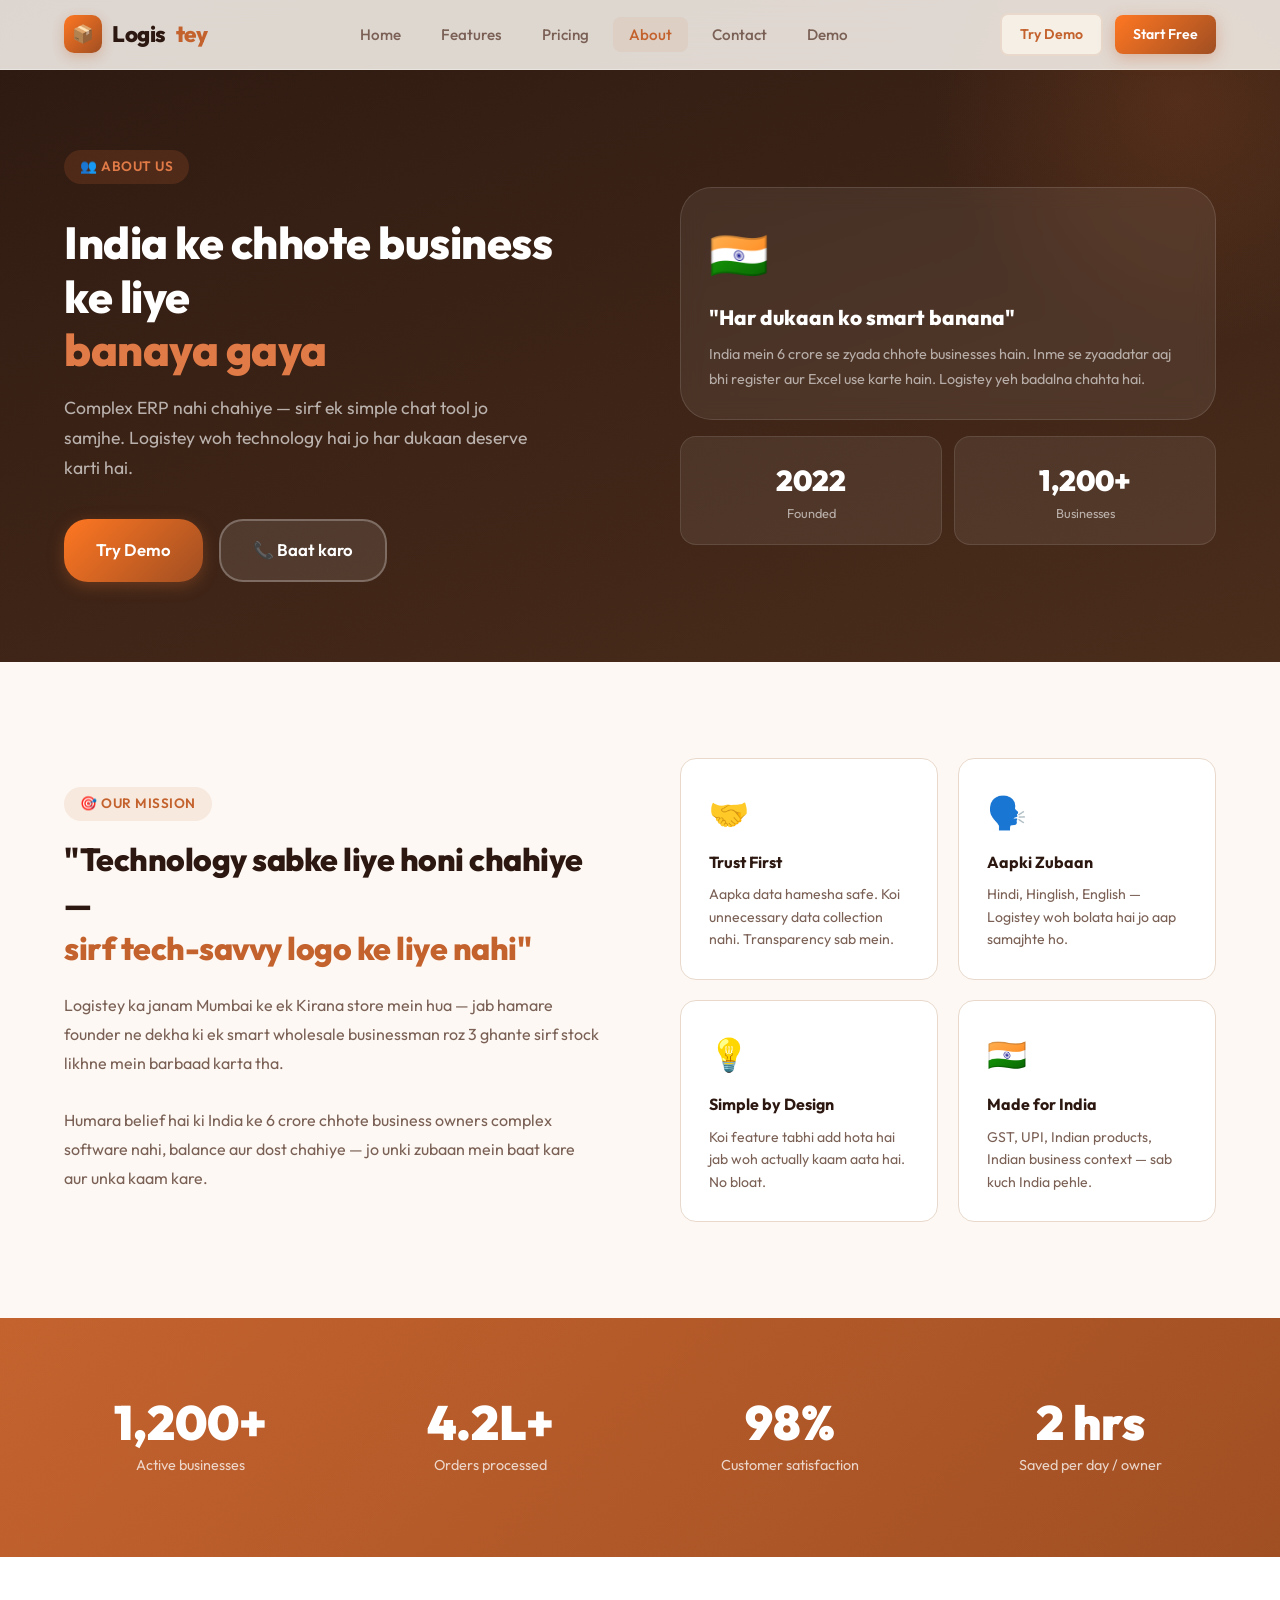
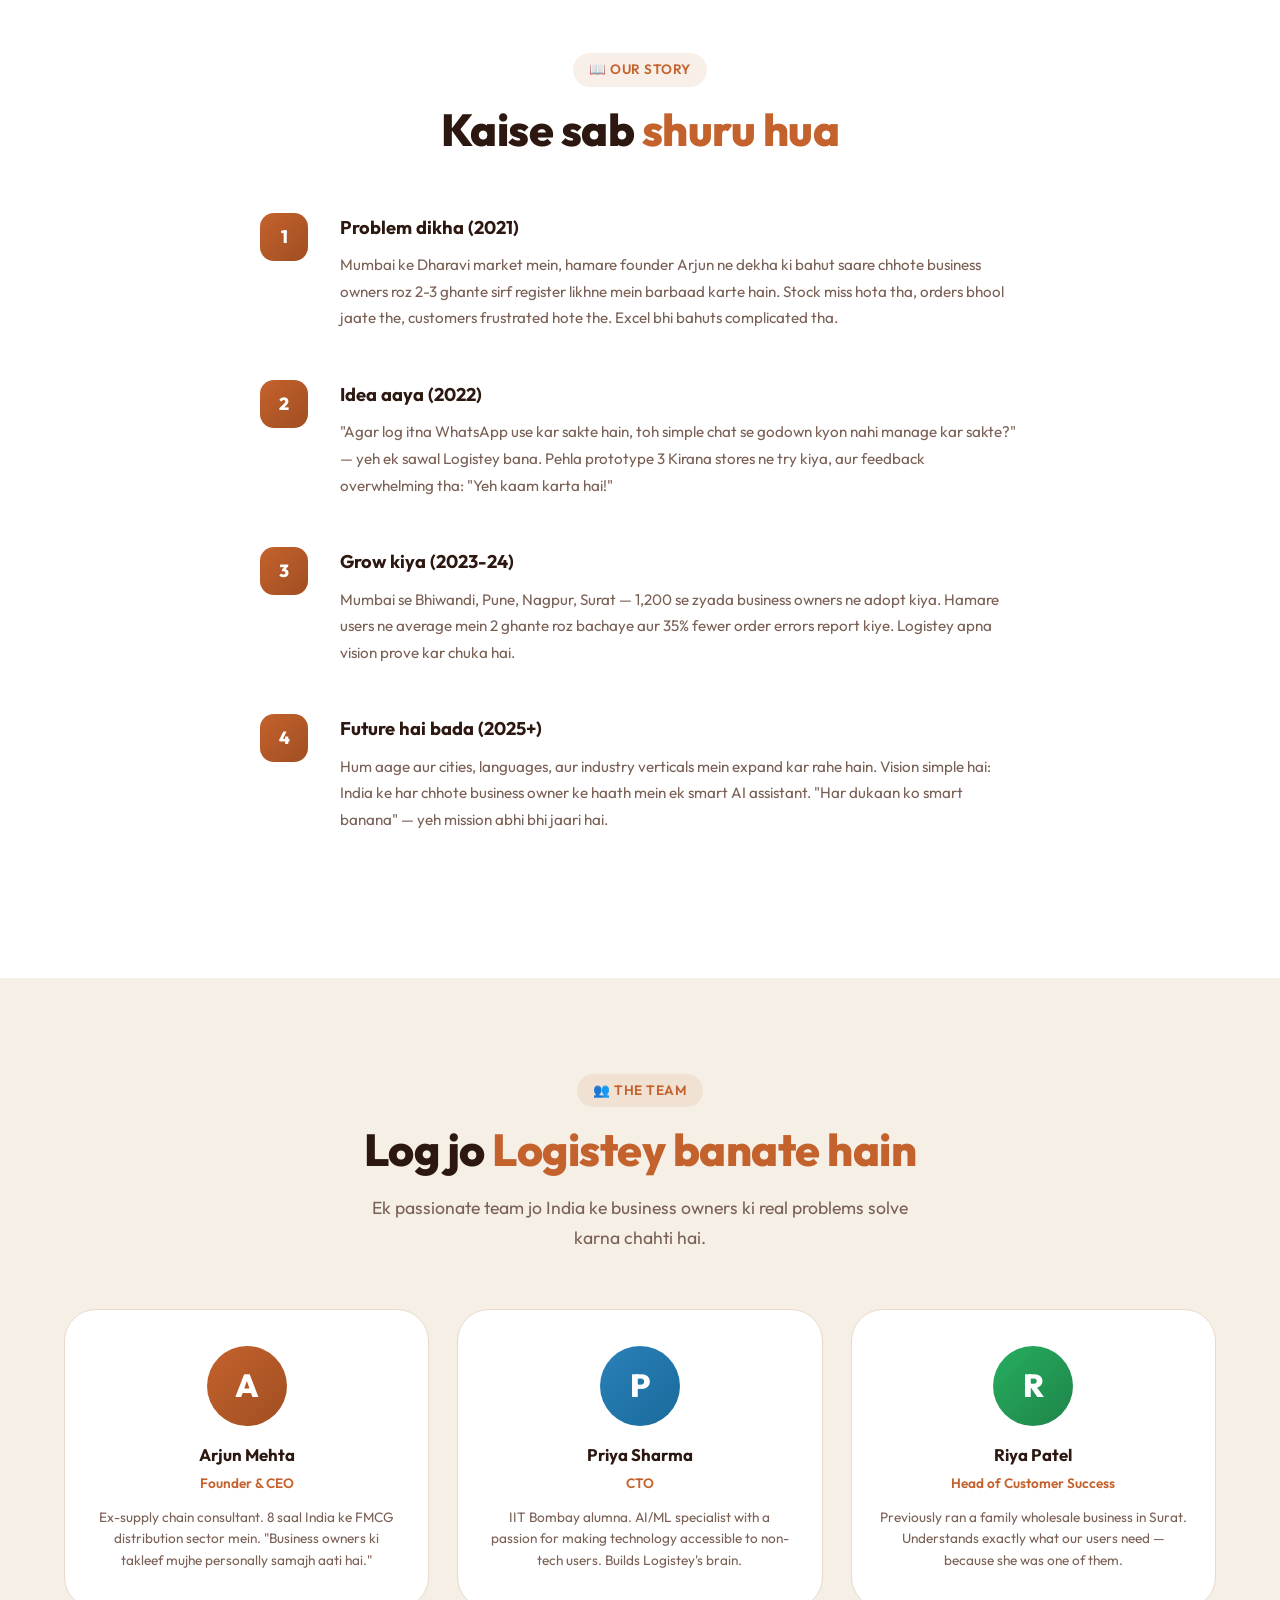
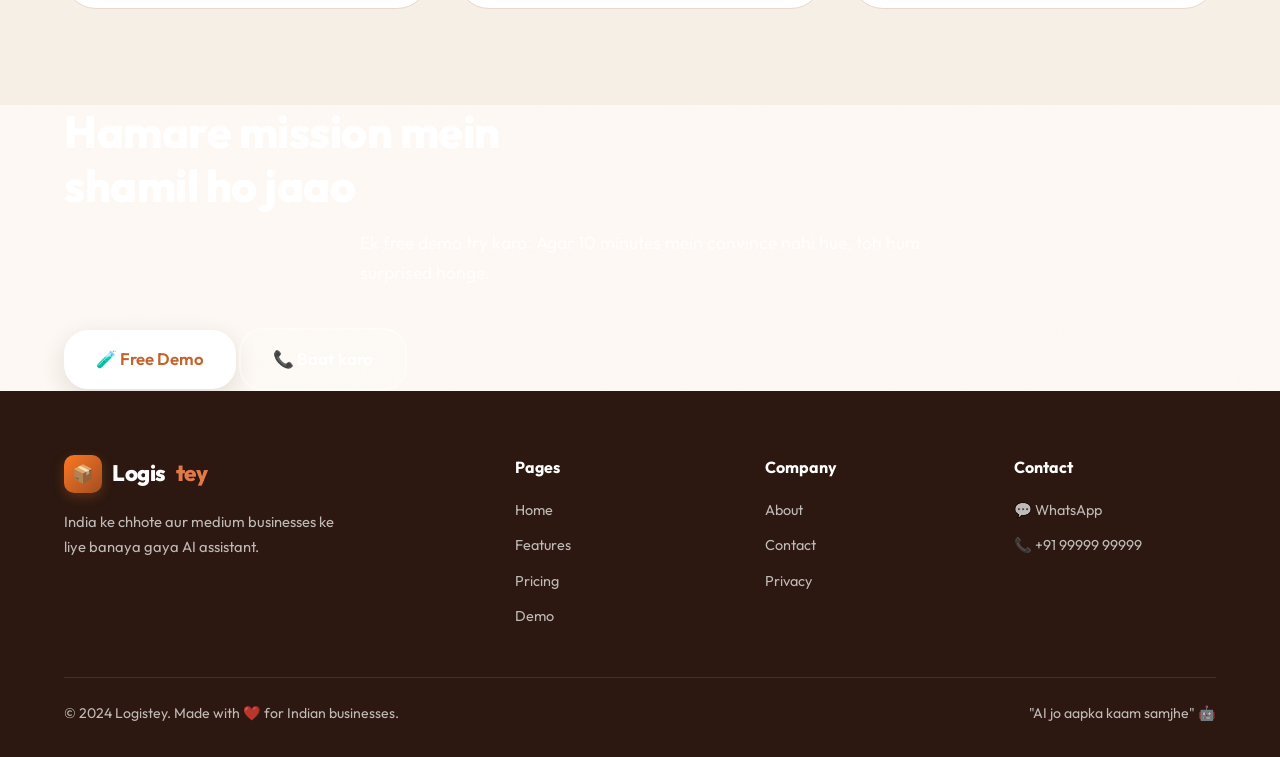
==== about.html @ 91858975 "Initial commit: Logistey warehouse automation system" ====
<!DOCTYPE html>
<html lang="en">
<head>
  <meta charset="UTF-8" />
  <meta name="viewport" content="width=device-width, initial-scale=1.0" />
  <title>About — Logistey | India ke chhote business ke liye banaya gaya</title>
  <meta name="description" content="Logistey ki story — India ke chhote business ke liye ek simple, affordable aur powerful AI tool jo language barriers ko tod ke technology sabke paas laata hai." />
  <link rel="stylesheet" href="style.css" />
  <style>
    .page-hero {
      background: linear-gradient(160deg, var(--dark) 0%, var(--dark-mid) 100%);
      padding: calc(var(--nav-height) + 80px) 0 80px;
      color: white;
      position: relative;
      overflow: hidden;
    }
    .page-hero::before {
      content:'';position:absolute;top:-150px;right:-150px;width:500px;height:500px;
      background:radial-gradient(circle,rgba(196,98,45,0.18) 0%,transparent 70%);
    }
    .page-hero-inner {
      display: grid;
      grid-template-columns: 1fr 1fr;
      gap: 80px;
      align-items: center;
    }
    .page-hero .section-title { color:white; }
    .page-hero .section-subtitle { color:rgba(255,255,255,0.65); }

    /* Mission */
    .mission-section {
      background: var(--cream);
      padding: 96px 0;
    }

    .mission-inner {
      display: grid;
      grid-template-columns: 1fr 1fr;
      gap: 80px;
      align-items: center;
    }

    .big-quote {
      font-size: clamp(1.5rem, 3vw, 2rem);
      font-weight: 800;
      color: var(--dark);
      line-height: 1.4;
      letter-spacing: -0.5px;
    }

    .big-quote span { color: var(--primary); }

    .mission-text {
      font-size: 1rem;
      color: var(--text-muted);
      line-height: 1.8;
      margin-top: 20px;
    }

    .values-grid {
      display: grid;
      grid-template-columns: 1fr 1fr;
      gap: 20px;
    }

    .value-card {
      background: white;
      border-radius: var(--radius-md);
      padding: 28px;
      border: 1px solid var(--border);
      transition: var(--transition);
    }

    .value-card:hover { transform: translateY(-3px); box-shadow: var(--shadow-md); }
    .value-icon { font-size: 2rem; margin-bottom: 12px; }
    .value-card h3 { font-size: 1rem; font-weight: 700; color: var(--dark); margin-bottom: 8px; }
    .value-card p  { font-size: 0.88rem; color: var(--text-muted); line-height: 1.6; }

    /* Story */
    .story-section { background: white; padding: 96px 0; }
    .story-content { max-width: 760px; margin: 0 auto; }

    .story-block {
      display: flex;
      gap: 32px;
      margin-bottom: 48px;
    }

    .story-num {
      width: 48px; height: 48px;
      background: linear-gradient(135deg, var(--primary), var(--primary-dark));
      border-radius: 14px;
      display: flex;
      align-items: center;
      justify-content: center;
      color: white;
      font-weight: 800;
      font-size: 1.1rem;
      flex-shrink: 0;
    }

    .story-block h3 {
      font-size: 1.15rem;
      font-weight: 700;
      color: var(--dark);
      margin-bottom: 10px;
    }

    .story-block p {
      font-size: 0.95rem;
      color: var(--text-muted);
      line-height: 1.75;
    }

    /* Team */
    .team-section { background: var(--secondary); padding: 96px 0; }

    .team-grid {
      display: grid;
      grid-template-columns: repeat(3, 1fr);
      gap: 28px;
      margin-top: 56px;
    }

    .team-card {
      background: white;
      border-radius: var(--radius-xl);
      padding: 36px 28px;
      text-align: center;
      border: 1px solid var(--border);
      transition: var(--transition);
    }

    .team-card:hover { transform: translateY(-4px); box-shadow: var(--shadow-md); }

    .team-avatar {
      width: 80px; height: 80px;
      border-radius: 50%;
      display: flex;
      align-items: center;
      justify-content: center;
      font-size: 2rem;
      font-weight: 800;
      margin: 0 auto 16px;
      color: white;
    }

    .team-card h3 { font-size: 1.05rem; font-weight: 700; color: var(--dark); margin-bottom: 4px; }
    .team-card .role { font-size: 0.85rem; color: var(--primary); font-weight: 600; margin-bottom: 12px; }
    .team-card p { font-size: 0.85rem; color: var(--text-muted); line-height: 1.6; }

    /* Impact numbers */
    .impact-section {
      background: linear-gradient(135deg, var(--primary) 0%, var(--primary-dark) 100%);
      padding: 80px 0;
      text-align: center;
      color: white;
    }

    .impact-grid {
      display: grid;
      grid-template-columns: repeat(4, 1fr);
      gap: 48px;
    }

    .impact-item .num {
      font-size: 3rem;
      font-weight: 900;
      color: white;
      line-height: 1;
      margin-bottom: 8px;
    }

    .impact-item .label {
      font-size: 0.9rem;
      color: rgba(255,255,255,0.75);
    }

    @media (max-width: 1024px) {
      .page-hero-inner, .mission-inner { grid-template-columns: 1fr; gap: 40px; }
      .impact-grid { grid-template-columns: repeat(2, 1fr); }
    }

    @media (max-width: 768px) {
      .values-grid { grid-template-columns: 1fr; }
      .team-grid { grid-template-columns: 1fr; }
      .story-block { flex-direction: column; gap: 16px; }
    }
  </style>
</head>
<body>

<nav class="navbar" id="navbar">
  <div class="nav-inner">
    <a href="index.html" class="nav-logo"><div class="logo-icon">📦</div>Logis<span>tey</span></a>
    <ul class="nav-links">
      <li><a href="index.html">Home</a></li><li><a href="features.html">Features</a></li>
      <li><a href="pricing.html">Pricing</a></li><li><a href="about.html" class="active">About</a></li>
      <li><a href="contact.html">Contact</a></li><li><a href="demo.html">Demo</a></li>
    </ul>
    <div class="nav-cta">
      <a href="demo.html" class="btn btn-secondary btn-sm">Try Demo</a>
      <a href="pricing.html" class="btn btn-primary btn-sm">Start Free</a>
    </div>
    <button class="hamburger" id="hamburger"><span></span><span></span><span></span></button>
  </div>
</nav>
<div class="mobile-menu" id="mobileMenu">
  <a href="index.html">Home</a><a href="features.html">Features</a><a href="pricing.html">Pricing</a>
  <a href="about.html">About</a><a href="contact.html">Contact</a><a href="demo.html">🧪 Try Demo</a>
</div>

<!-- HERO -->
<section class="page-hero grain-bg">
  <div class="container" style="position:relative;z-index:1">
    <div class="page-hero-inner">
      <div>
        <span class="section-label fade-up" style="background:rgba(196,98,45,0.2);color:var(--primary-light)">👥 About Us</span>
        <h1 class="section-title fade-up delay-1" style="color:white;margin-top:16px">India ke chhote business ke liye<br /><span style="color:var(--primary-light)">banaya gaya</span></h1>
        <p class="section-subtitle fade-up delay-2" style="max-width:480px">Complex ERP nahi chahiye — sirf ek simple chat tool jo samjhe. Logistey woh technology hai jo har dukaan deserve karti hai.</p>
        <div style="margin-top:36px;display:flex;gap:16px;flex-wrap:wrap" class="fade-up delay-3">
          <a href="demo.html" class="btn btn-primary btn-lg">Try Demo</a>
          <a href="contact.html" class="btn btn-lg" style="background:rgba(255,255,255,0.1);color:white;border:2px solid rgba(255,255,255,0.25)">📞 Baat karo</a>
        </div>
      </div>

      <div class="fade-up delay-2" style="display:flex;flex-direction:column;gap:16px">
        <div style="background:rgba(255,255,255,0.07);border:1px solid rgba(255,255,255,0.12);border-radius:var(--radius-xl);padding:28px;backdrop-filter:blur(10px)">
          <div style="font-size:3rem;margin-bottom:8px">🇮🇳</div>
          <div style="color:white;font-size:1.3rem;font-weight:800;margin-bottom:8px">"Har dukaan ko smart banana"</div>
          <div style="color:rgba(255,255,255,0.6);font-size:0.9rem;line-height:1.7">India mein 6 crore se zyada chhote businesses hain. Inme se zyaadatar aaj bhi register aur Excel use karte hain. Logistey yeh badalna chahta hai.</div>
        </div>

        <div style="display:grid;grid-template-columns:1fr 1fr;gap:12px">
          <div style="background:rgba(255,255,255,0.07);border:1px solid rgba(255,255,255,0.1);border-radius:var(--radius-md);padding:20px;text-align:center">
            <div style="font-size:1.8rem;font-weight:900;color:white">2022</div>
            <div style="font-size:0.8rem;color:rgba(255,255,255,0.6)">Founded</div>
          </div>
          <div style="background:rgba(255,255,255,0.07);border:1px solid rgba(255,255,255,0.1);border-radius:var(--radius-md);padding:20px;text-align:center">
            <div style="font-size:1.8rem;font-weight:900;color:white">1,200+</div>
            <div style="font-size:0.8rem;color:rgba(255,255,255,0.6)">Businesses</div>
          </div>
        </div>
      </div>
    </div>
  </div>
</section>

<!-- MISSION -->
<section class="mission-section">
  <div class="container">
    <div class="mission-inner">
      <div class="fade-up">
        <span class="section-label">🎯 Our Mission</span>
        <div class="big-quote">
          "Technology sabke liye honi chahiye —<br /><span>sirf tech-savvy logo ke liye nahi"</span>
        </div>
        <p class="mission-text">
          Logistey ka janam Mumbai ke ek Kirana store mein hua — jab hamare founder ne dekha ki ek smart wholesale businessman roz 3 ghante sirf stock likhne mein barbaad karta tha.
          <br /><br />
          Humara belief hai ki India ke 6 crore chhote business owners complex software nahi, balance aur dost chahiye — jo unki zubaan mein baat kare aur unka kaam kare.
        </p>
      </div>

      <div class="values-grid fade-up delay-2">
        <div class="value-card">
          <div class="value-icon">🤝</div>
          <h3>Trust First</h3>
          <p>Aapka data hamesha safe. Koi unnecessary data collection nahi. Transparency sab mein.</p>
        </div>
        <div class="value-card">
          <div class="value-icon">🗣️</div>
          <h3>Aapki Zubaan</h3>
          <p>Hindi, Hinglish, English — Logistey woh bolata hai jo aap samajhte ho.</p>
        </div>
        <div class="value-card">
          <div class="value-icon">💡</div>
          <h3>Simple by Design</h3>
          <p>Koi feature tabhi add hota hai jab woh actually kaam aata hai. No bloat.</p>
        </div>
        <div class="value-card">
          <div class="value-icon">🇮🇳</div>
          <h3>Made for India</h3>
          <p>GST, UPI, Indian products, Indian business context — sab kuch India pehle.</p>
        </div>
      </div>
    </div>
  </div>
</section>

<!-- IMPACT NUMBERS -->
<section class="impact-section grain-bg">
  <div class="container" style="position:relative;z-index:1">
    <div class="impact-grid">
      <div class="impact-item fade-up">
        <div class="num">1,200+</div>
        <div class="label">Active businesses</div>
      </div>
      <div class="impact-item fade-up delay-1">
        <div class="num">4.2L+</div>
        <div class="label">Orders processed</div>
      </div>
      <div class="impact-item fade-up delay-2">
        <div class="num">98%</div>
        <div class="label">Customer satisfaction</div>
      </div>
      <div class="impact-item fade-up delay-3">
        <div class="num">2 hrs</div>
        <div class="label">Saved per day / owner</div>
      </div>
    </div>
  </div>
</section>

<!-- STORY -->
<section class="story-section">
  <div class="container">
    <div class="text-center" style="margin-bottom:56px">
      <span class="section-label fade-up">📖 Our Story</span>
      <h2 class="section-title fade-up delay-1">Kaise sab <span class="highlight">shuru hua</span></h2>
    </div>

    <div class="story-content">
      <div class="story-block fade-up">
        <div class="story-num">1</div>
        <div>
          <h3>Problem dikha (2021)</h3>
          <p>Mumbai ke Dharavi market mein, hamare founder Arjun ne dekha ki bahut saare chhote business owners roz 2-3 ghante sirf register likhne mein barbaad karte hain. Stock miss hota tha, orders bhool jaate the, customers frustrated hote the. Excel bhi bahuts complicated tha.</p>
        </div>
      </div>

      <div class="story-block fade-up delay-1">
        <div class="story-num">2</div>
        <div>
          <h3>Idea aaya (2022)</h3>
          <p>"Agar log itna WhatsApp use kar sakte hain, toh simple chat se godown kyon nahi manage kar sakte?" — yeh ek sawal Logistey bana. Pehla prototype 3 Kirana stores ne try kiya, aur feedback overwhelming tha: "Yeh kaam karta hai!"</p>
        </div>
      </div>

      <div class="story-block fade-up delay-2">
        <div class="story-num">3</div>
        <div>
          <h3>Grow kiya (2023-24)</h3>
          <p>Mumbai se Bhiwandi, Pune, Nagpur, Surat — 1,200 se zyada business owners ne adopt kiya. Hamare users ne average mein 2 ghante roz bachaye aur 35% fewer order errors report kiye. Logistey apna vision prove kar chuka hai.</p>
        </div>
      </div>

      <div class="story-block fade-up delay-3">
        <div class="story-num">4</div>
        <div>
          <h3>Future hai bada (2025+)</h3>
          <p>Hum aage aur cities, languages, aur industry verticals mein expand kar rahe hain. Vision simple hai: India ke har chhote business owner ke haath mein ek smart AI assistant. "Har dukaan ko smart banana" — yeh mission abhi bhi jaari hai.</p>
        </div>
      </div>
    </div>
  </div>
</section>

<!-- TEAM -->
<section class="team-section">
  <div class="container">
    <div class="text-center">
      <span class="section-label fade-up">👥 The Team</span>
      <h2 class="section-title fade-up delay-1">Log jo <span class="highlight">Logistey banate hain</span></h2>
      <p class="section-subtitle fade-up delay-2">Ek passionate team jo India ke business owners ki real problems solve karna chahti hai.</p>
    </div>

    <div class="team-grid">
      <div class="team-card fade-up">
        <div class="team-avatar" style="background:linear-gradient(135deg,var(--primary),var(--primary-dark))">A</div>
        <h3>Arjun Mehta</h3>
        <div class="role">Founder & CEO</div>
        <p>Ex-supply chain consultant. 8 saal India ke FMCG distribution sector mein. "Business owners ki takleef mujhe personally samajh aati hai."</p>
      </div>
      <div class="team-card fade-up delay-1">
        <div class="team-avatar" style="background:linear-gradient(135deg,#2980B9,#1A6B9A)">P</div>
        <h3>Priya Sharma</h3>
        <div class="role">CTO</div>
        <p>IIT Bombay alumna. AI/ML specialist with a passion for making technology accessible to non-tech users. Builds Logistey's brain.</p>
      </div>
      <div class="team-card fade-up delay-2">
        <div class="team-avatar" style="background:linear-gradient(135deg,#27AE60,#1E8449)">R</div>
        <h3>Riya Patel</h3>
        <div class="role">Head of Customer Success</div>
        <p>Previously ran a family wholesale business in Surat. Understands exactly what our users need — because she was one of them.</p>
      </div>
    </div>
  </div>
</section>

<!-- CTA -->
<section class="cta-section grain-bg">
  <div class="container" style="position:relative;z-index:1">
    <h2 class="section-title fade-up" style="color:white">Hamare mission mein<br />shamil ho jaao</h2>
    <p class="section-subtitle fade-up delay-1" style="color:rgba(255,255,255,0.8);margin:0 auto 40px">Ek free demo try karo. Agar 10 minutes mein convince nahi hue, toh hum surprised honge.</p>
    <div class="cta-buttons fade-up delay-2">
      <a href="demo.html" class="btn btn-white btn-lg">🧪 Free Demo</a>
      <a href="contact.html" class="btn btn-lg" style="background:rgba(255,255,255,0.15);color:white;border:2px solid rgba(255,255,255,0.35)">📞 Baat karo</a>
    </div>
  </div>
</section>

<footer>
  <div class="container">
    <div class="footer-grid">
      <div class="footer-brand">
        <div class="nav-logo"><div class="logo-icon">📦</div>Logis<span style="color:var(--primary-light)">tey</span></div>
        <p>India ke chhote aur medium businesses ke liye banaya gaya AI assistant.</p>
      </div>
      <div class="footer-col"><h4>Pages</h4><ul><li><a href="index.html">Home</a></li><li><a href="features.html">Features</a></li><li><a href="pricing.html">Pricing</a></li><li><a href="demo.html">Demo</a></li></ul></div>
      <div class="footer-col"><h4>Company</h4><ul><li><a href="about.html">About</a></li><li><a href="contact.html">Contact</a></li><li><a href="#">Privacy</a></li></ul></div>
      <div class="footer-col"><h4>Contact</h4><ul><li><a href="https://wa.me/919999999999">💬 WhatsApp</a></li><li><a href="tel:+919999999999">📞 +91 99999 99999</a></li></ul></div>
    </div>
    <div class="footer-bottom">
      <span>© 2024 Logistey. Made with ❤️ for Indian businesses.</span>
      <span>"AI jo aapka kaam samjhe" 🤖</span>
    </div>
  </div>
</footer>

<script>
  const navbar = document.getElementById('navbar');
  window.addEventListener('scroll', () => navbar.classList.toggle('scrolled', window.scrollY > 20));
  document.getElementById('hamburger').addEventListener('click', () => document.getElementById('mobileMenu').classList.toggle('open'));
  const observer = new IntersectionObserver(entries => entries.forEach(e => { if(e.isIntersecting) e.target.classList.add('visible'); }), { threshold: 0.12 });
  document.querySelectorAll('.fade-up').forEach(el => observer.observe(el));
</script>
</body>
</html>
---- style.css ----
/* =============================================
   Logistey — Global Design System v2.0
   Glassmorphism + Organic Flow + Hinglish UI
   ============================================= */

@import url('https://fonts.googleapis.com/css2?family=Outfit:wght@300;400;500;600;700;800;900&family=Noto+Sans+Devanagari:wght@400;500;600;700;800&display=swap');

/* --- CSS Variables --- */
:root {
  /* Brand Colors */
  --primary:        #C4622D;
  --primary-dark:   #A04E22;
  --primary-light:  #E07A47;
  --saffron:        #FF7722;
  --saffron-deep:   #E05A00;
  --sunset:         #FF6B35;

  /* Neutrals */
  --secondary:      #F5EFE6;
  --dark:           #2C1810;
  --dark-mid:       #4A2C1A;
  --brown-soft:     #7A4030;
  --cream:          #FDF8F3;
  --cream-dark:     #EDE3D5;
  --white:          #FFFFFF;

  /* Text */
  --text-main:      #2C1810;
  --text-muted:     #7A6055;
  --text-light:     #B09080;

  /* Semantic */
  --success:        #2ECC71;
  --warning:        #F39C12;
  --danger:         #E74C3C;
  --info:           #3498DB;
  --border:         #E8D9CC;

  /* Shadows */
  --shadow-sm:      0 2px 8px rgba(44,24,16,0.08);
  --shadow-md:      0 8px 24px rgba(44,24,16,0.12);
  --shadow-lg:      0 20px 60px rgba(44,24,16,0.18);
  --shadow-glow:    0 0 40px rgba(196,98,45,0.25);
  --shadow-float:   0 8px 32px rgba(196,98,45,0.18), 0 2px 8px rgba(44,24,16,0.08);
  --shadow-glass:   0 8px 32px rgba(196,98,45,0.12), 0 1px 0 rgba(255,255,255,0.6) inset;

  /* Radius */
  --radius-sm:      8px;
  --radius-md:      16px;
  --radius-lg:      24px;
  --radius-xl:      32px;
  --radius-fluid:   50px;
  --radius-pill:    100px;

  /* Glass */
  --glass:          rgba(255, 255, 255, 0.72);
  --glass-strong:   rgba(255, 255, 255, 0.88);
  --glass-dark:     rgba(44, 24, 16, 0.60);
  --glass-border:   rgba(255, 255, 255, 0.35);

  /* Layout */
  --nav-height:     70px;
  --transition:     0.3s cubic-bezier(0.4, 0, 0.2, 1);
  --transition-spring: 0.5s cubic-bezier(0.175, 0.885, 0.32, 1.275);
}

/* --- Reset & Base --- */
*, *::before, *::after {
  margin: 0;
  padding: 0;
  box-sizing: border-box;
}

html { scroll-behavior: smooth; }

body {
  font-family: 'Outfit', sans-serif;
  background: var(--cream);
  color: var(--text-main);
  line-height: 1.6;
  overflow-x: hidden;
}

img { max-width: 100%; display: block; }
a  { text-decoration: none; color: inherit; }

/* --- Hindi / Devanagari Text --- */
.hindi-text {
  font-family: 'Noto Sans Devanagari', 'Outfit', sans-serif;
  font-weight: 600;
}

.hinglish-label {
  font-family: 'Noto Sans Devanagari', 'Outfit', sans-serif;
  font-size: 0.75rem;
  font-weight: 500;
  color: var(--text-muted);
  display: block;
  margin-bottom: 2px;
}

/* --- Glassmorphism Cards --- */
.card-glass {
  background: var(--glass);
  backdrop-filter: blur(20px);
  -webkit-backdrop-filter: blur(20px);
  border-radius: var(--radius-fluid);
  border: 1px solid var(--glass-border);
  box-shadow: var(--shadow-glass);
  padding: 40px;
  transition: all var(--transition-spring);
}

.card-glass:hover {
  transform: scale(1.02) translateY(-10px);
  box-shadow: 0 30px 60px rgba(196, 98, 45, 0.2), 0 1px 0 rgba(255,255,255,0.7) inset;
}

.card-modern {
  background: var(--glass);
  backdrop-filter: blur(15px);
  -webkit-backdrop-filter: blur(15px);
  border-radius: var(--radius-fluid);
  border: 1px solid rgba(255, 255, 255, 0.3);
  padding: 40px;
  transition: all var(--transition-spring);
}

.card-modern:hover {
  transform: scale(1.02) translateY(-10px);
  box-shadow: 0 30px 60px rgba(196, 98, 45, 0.2);
}

.card-float {
  background: white;
  border-radius: var(--radius-xl);
  padding: 32px;
  box-shadow: var(--shadow-float);
  border: 1px solid var(--border);
  transition: all var(--transition-spring);
}

.card-float:hover {
  transform: translateY(-12px);
  box-shadow: 0 24px 64px rgba(44,24,16,0.15), 0 8px 28px rgba(196,98,45,0.12);
}

/* --- Navbar --- */
.navbar {
  position: fixed;
  top: 0; left: 0; right: 0;
  height: var(--nav-height);
  background: rgba(253,248,243,0.85);
  backdrop-filter: blur(24px);
  -webkit-backdrop-filter: blur(24px);
  border-bottom: 1px solid var(--glass-border);
  z-index: 1000;
  display: flex;
  align-items: center;
  transition: var(--transition);
}

.navbar.scrolled {
  box-shadow: var(--shadow-md);
  background: rgba(253,248,243,0.95);
}

.nav-inner {
  max-width: 1200px;
  width: 100%;
  margin: 0 auto;
  padding: 0 24px;
  display: flex;
  align-items: center;
  justify-content: space-between;
}

.nav-logo {
  display: flex;
  align-items: center;
  gap: 10px;
  font-weight: 800;
  font-size: 1.4rem;
  color: var(--dark);
  letter-spacing: -0.5px;
}

.nav-logo .logo-icon {
  width: 38px;
  height: 38px;
  background: linear-gradient(135deg, var(--saffron), var(--primary-dark));
  border-radius: 10px;
  display: flex;
  align-items: center;
  justify-content: center;
  color: white;
  font-size: 1.1rem;
  box-shadow: 0 4px 12px rgba(196,98,45,0.3);
}

.nav-logo span { color: var(--primary); }

.nav-links {
  display: flex;
  align-items: center;
  gap: 8px;
  list-style: none;
}

.nav-links a {
  padding: 8px 16px;
  border-radius: var(--radius-sm);
  font-weight: 500;
  font-size: 0.95rem;
  color: var(--text-muted);
  transition: var(--transition);
}

.nav-links a:hover,
.nav-links a.active {
  color: var(--primary);
  background: rgba(196,98,45,0.08);
}

.nav-cta {
  display: flex;
  align-items: center;
  gap: 12px;
}

/* --- Buttons --- */
.btn {
  display: inline-flex;
  align-items: center;
  gap: 8px;
  padding: 12px 24px;
  border-radius: var(--radius-md);
  font-weight: 600;
  font-size: 0.95rem;
  cursor: pointer;
  border: none;
  transition: var(--transition);
  font-family: 'Outfit', sans-serif;
  white-space: nowrap;
  position: relative;
  overflow: hidden;
}

.btn::after {
  content: '';
  position: absolute;
  inset: 0;
  background: rgba(255,255,255,0);
  transition: background 0.2s ease;
}

.btn:hover::after { background: rgba(255,255,255,0.08); }

.btn-primary {
  background: linear-gradient(135deg, var(--saffron) 0%, var(--primary-dark) 100%);
  color: white;
  box-shadow: 0 4px 16px rgba(196,98,45,0.35);
}

.btn-primary:hover {
  transform: translateY(-2px);
  box-shadow: 0 8px 28px rgba(196,98,45,0.5);
}

.btn-secondary {
  background: var(--secondary);
  color: var(--primary);
  border: 2px solid var(--border);
}

.btn-secondary:hover {
  background: var(--cream-dark);
  border-color: var(--primary);
  transform: translateY(-2px);
}

.btn-outline {
  background: transparent;
  color: var(--primary);
  border: 2px solid var(--primary);
}

.btn-outline:hover {
  background: var(--primary);
  color: white;
  transform: translateY(-2px);
}

.btn-white {
  background: white;
  color: var(--primary);
  box-shadow: var(--shadow-md);
}

.btn-white:hover {
  transform: translateY(-2px);
  box-shadow: var(--shadow-lg);
}

.btn-glass {
  background: rgba(255,255,255,0.2);
  color: white;
  border: 1.5px solid rgba(255,255,255,0.35);
  backdrop-filter: blur(8px);
}

.btn-glass:hover {
  background: rgba(255,255,255,0.3);
  transform: translateY(-2px);
}

.btn-lg {
  padding: 16px 32px;
  font-size: 1.05rem;
  border-radius: var(--radius-lg);
}

.btn-sm {
  padding: 8px 18px;
  font-size: 0.88rem;
  border-radius: var(--radius-sm);
}

/* --- Mobile Nav --- */
.hamburger {
  display: none;
  flex-direction: column;
  gap: 5px;
  background: none;
  border: none;
  cursor: pointer;
  padding: 8px;
}

.hamburger span {
  display: block;
  width: 24px;
  height: 2px;
  background: var(--dark);
  border-radius: 2px;
  transition: var(--transition);
}

.mobile-menu {
  display: none;
  position: fixed;
  top: var(--nav-height);
  left: 0; right: 0;
  background: rgba(253,248,243,0.97);
  backdrop-filter: blur(20px);
  border-bottom: 1px solid var(--border);
  padding: 20px 24px;
  z-index: 999;
  flex-direction: column;
  gap: 8px;
  box-shadow: var(--shadow-md);
}

.mobile-menu.open { display: flex; }

.mobile-menu a {
  padding: 12px 16px;
  border-radius: var(--radius-sm);
  font-weight: 500;
  color: var(--text-main);
  display: block;
}

.mobile-menu a:hover { background: var(--secondary); }

/* --- Layout --- */
.container {
  max-width: 1200px;
  margin: 0 auto;
  padding: 0 24px;
}

.section { padding: 96px 0; }
.section-sm { padding: 64px 0; }

.section-label {
  display: inline-flex;
  align-items: center;
  gap: 8px;
  background: rgba(196,98,45,0.1);
  color: var(--primary);
  padding: 6px 16px;
  border-radius: 100px;
  font-size: 0.85rem;
  font-weight: 600;
  letter-spacing: 0.5px;
  text-transform: uppercase;
  margin-bottom: 16px;
}

.section-title {
  font-size: clamp(2rem, 4vw, 2.8rem);
  font-weight: 800;
  color: var(--dark);
  line-height: 1.2;
  margin-bottom: 16px;
  letter-spacing: -0.5px;
}

.section-subtitle {
  font-size: 1.1rem;
  color: var(--text-muted);
  max-width: 560px;
  line-height: 1.7;
}

.text-center { text-align: center; }
.text-center .section-subtitle { margin: 0 auto; }

/* --- Classic Cards --- */
.card {
  background: white;
  border-radius: var(--radius-lg);
  padding: 32px;
  box-shadow: var(--shadow-sm);
  border: 1px solid var(--border);
  transition: var(--transition);
}

.card:hover {
  transform: translateY(-4px);
  box-shadow: var(--shadow-md);
}

/* --- Chat UI --- */
.chat-bubble {
  display: flex;
  gap: 10px;
  margin-bottom: 16px;
  animation: slideIn 0.4s ease;
}

.chat-bubble.user { flex-direction: row-reverse; }

.bubble-avatar {
  width: 36px;
  height: 36px;
  border-radius: 50%;
  display: flex;
  align-items: center;
  justify-content: center;
  font-size: 0.9rem;
  font-weight: 700;
  flex-shrink: 0;
}

.bubble-avatar.bot {
  background: linear-gradient(135deg, var(--saffron), var(--primary-dark));
  color: white;
}

.bubble-avatar.user-av {
  background: var(--secondary);
  color: var(--primary);
}

.bubble-text {
  max-width: 75%;
  padding: 12px 16px;
  border-radius: 18px;
  font-size: 0.92rem;
  line-height: 1.5;
}

.chat-bubble.bot .bubble-text {
  background: white;
  border: 1px solid var(--border);
  border-bottom-left-radius: 4px;
  color: var(--text-main);
}

.chat-bubble.user .bubble-text {
  background: linear-gradient(135deg, var(--saffron), var(--primary-dark));
  color: white;
  border-bottom-right-radius: 4px;
}

/* --- Badge --- */
.badge {
  display: inline-flex;
  align-items: center;
  gap: 6px;
  padding: 4px 12px;
  border-radius: 100px;
  font-size: 0.8rem;
  font-weight: 600;
}

.badge-orange { background: rgba(196,98,45,0.12); color: var(--primary); }
.badge-green  { background: rgba(46,204,113,0.12); color: #1a9450; }
.badge-yellow { background: rgba(243,156,18,0.12); color: #b7770d; }
.badge-red    { background: rgba(231,76,60,0.12);  color: #c0392b; }
.badge-blue   { background: rgba(52,152,219,0.12); color: #2471a3; }
.badge-purple { background: rgba(155,89,182,0.12); color: #7d3c98; }
.badge-glow   { background: rgba(255,119,34,0.18); color: var(--saffron); border: 1px solid rgba(255,119,34,0.3); }

/* --- Grid --- */
.grid-2 { display: grid; grid-template-columns: 1fr 1fr; gap: 32px; }
.grid-3 { display: grid; grid-template-columns: repeat(3, 1fr); gap: 28px; }
.grid-4 { display: grid; grid-template-columns: repeat(4, 1fr); gap: 24px; }

/* --- Footer --- */
footer {
  background: var(--dark);
  color: rgba(255,255,255,0.7);
  padding: 64px 0 32px;
}

.footer-grid {
  display: grid;
  grid-template-columns: 2fr 1fr 1fr 1fr;
  gap: 48px;
  margin-bottom: 48px;
}

.footer-brand .nav-logo {
  color: white;
  margin-bottom: 16px;
}

.footer-brand p {
  font-size: 0.92rem;
  line-height: 1.7;
  max-width: 280px;
}

.footer-col h4 {
  color: white;
  font-weight: 700;
  margin-bottom: 16px;
  font-size: 1rem;
}

.footer-col ul {
  list-style: none;
  display: flex;
  flex-direction: column;
  gap: 10px;
}

.footer-col ul a {
  font-size: 0.9rem;
  transition: var(--transition);
}

.footer-col ul a:hover { color: var(--primary-light); }

.footer-bottom {
  border-top: 1px solid rgba(255,255,255,0.1);
  padding-top: 24px;
  display: flex;
  align-items: center;
  justify-content: space-between;
  font-size: 0.88rem;
}

/* --- Animations --- */
@keyframes slideIn {
  from { opacity: 0; transform: translateY(12px); }
  to   { opacity: 1; transform: translateY(0); }
}

@keyframes float {
  0%, 100% { transform: translateY(0); }
  50%       { transform: translateY(-14px); }
}

@keyframes floatSlow {
  0%, 100% { transform: translateY(0) rotate(0deg); }
  33%       { transform: translateY(-8px) rotate(1deg); }
  66%       { transform: translateY(-14px) rotate(-1deg); }
}

@keyframes pulse {
  0%, 100% { opacity: 1; }
  50%       { opacity: 0.5; }
}

@keyframes pulseSoft {
  0%, 100% { transform: scale(1); opacity: 1; }
  50%       { transform: scale(1.06); opacity: 0.8; }
}

@keyframes fadeUp {
  from { opacity: 0; transform: translateY(30px); }
  to   { opacity: 1; transform: translateY(0); }
}

@keyframes gradientShift {
  0%   { background-position: 0% 50%; }
  50%  { background-position: 100% 50%; }
  100% { background-position: 0% 50%; }
}

@keyframes orbGlow {
  0%, 100% { box-shadow: 0 0 40px rgba(255,119,34,0.4), 0 0 80px rgba(196,98,45,0.2); }
  50%       { box-shadow: 0 0 60px rgba(255,119,34,0.6), 0 0 120px rgba(196,98,45,0.35); }
}

@keyframes lineChart {
  from { stroke-dashoffset: 400; }
  to   { stroke-dashoffset: 0; }
}

@keyframes priceFlicker {
  0%   { opacity:1; }
  10%  { opacity:0.5; }
  15%  { opacity:1; }
  85%  { opacity:1; }
  90%  { opacity:0.6; }
  100% { opacity:1; }
}

@keyframes ripple {
  from { transform: scale(0.8); opacity: 0.8; }
  to   { transform: scale(2.5); opacity: 0; }
}

.animate-float      { animation: floatSlow 5s ease-in-out infinite; }
.animate-pulse-soft { animation: pulseSoft 2.5s ease-in-out infinite; }

.fade-up {
  opacity: 0;
  transform: translateY(30px);
  transition: opacity 0.6s ease, transform 0.6s ease;
}

.fade-up.visible {
  opacity: 1;
  transform: translateY(0);
}

/* Stagger delays */
.delay-1 { transition-delay: 0.1s; }
.delay-2 { transition-delay: 0.2s; }
.delay-3 { transition-delay: 0.3s; }
.delay-4 { transition-delay: 0.4s; }
.delay-5 { transition-delay: 0.5s; }

/* --- Animated Background --- */
.bg-animated {
  background: linear-gradient(-45deg, #FF7722, #C4622D, #A04E22, #FF6B35, #E07A47);
  background-size: 400% 400%;
  animation: gradientShift 8s ease infinite;
}

.bg-fluid {
  background: linear-gradient(135deg, var(--cream) 0%, var(--secondary) 40%, #EDD9C4 70%, var(--cream) 100%);
  background-size: 200% 200%;
  animation: gradientShift 12s ease infinite;
}

/* --- Divider --- */
.divider { height: 1px; background: var(--border); margin: 0; }

/* --- Highlight --- */
.highlight { color: var(--primary); }

/* Grain overlay */
.grain-bg { position: relative; overflow: hidden; }

.grain-bg::after {
  content: '';
  position: absolute; inset: 0;
  background-image: url("data:image/svg+xml,%3Csvg viewBox='0 0 512 512' xmlns='http://www.w3.org/2000/svg'%3E%3Cfilter id='n'%3E%3CfeTurbulence type='fractalNoise' baseFrequency='0.75' numOctaves='4' stitchTiles='stitch'/%3E%3C/filter%3E%3Crect width='100%25' height='100%25' filter='url(%23n)' opacity='0.03'/%3E%3C/svg%3E");
  pointer-events: none;
  opacity: 0.4;
}

/* --- Glow Lines (for AI charts) --- */
.glow-line {
  filter: drop-shadow(0 0 6px rgba(255,119,34,0.8)) drop-shadow(0 0 12px rgba(196,98,45,0.5));
}

/* --- Orb Glass --- */
.orb-glass {
  border-radius: 50%;
  background: radial-gradient(circle at 35% 35%, rgba(255,255,255,0.55), rgba(255,119,34,0.15) 60%, rgba(196,98,45,0.08));
  border: 1.5px solid rgba(255,255,255,0.45);
  backdrop-filter: blur(20px);
  animation: orbGlow 3s ease-in-out infinite;
}

/* --- Responsive --- */
@media (max-width: 1024px) {
  .grid-4 { grid-template-columns: repeat(2, 1fr); }
  .footer-grid { grid-template-columns: 1fr 1fr; }
}

@media (max-width: 768px) {
  .nav-links, .nav-cta { display: none; }
  .hamburger { display: flex; }
  .grid-2, .grid-3, .grid-4 { grid-template-columns: 1fr; }
  .section { padding: 64px 0; }
  .footer-grid { grid-template-columns: 1fr; gap: 32px; }
  .footer-bottom { flex-direction: column; gap: 12px; text-align: center; }
}
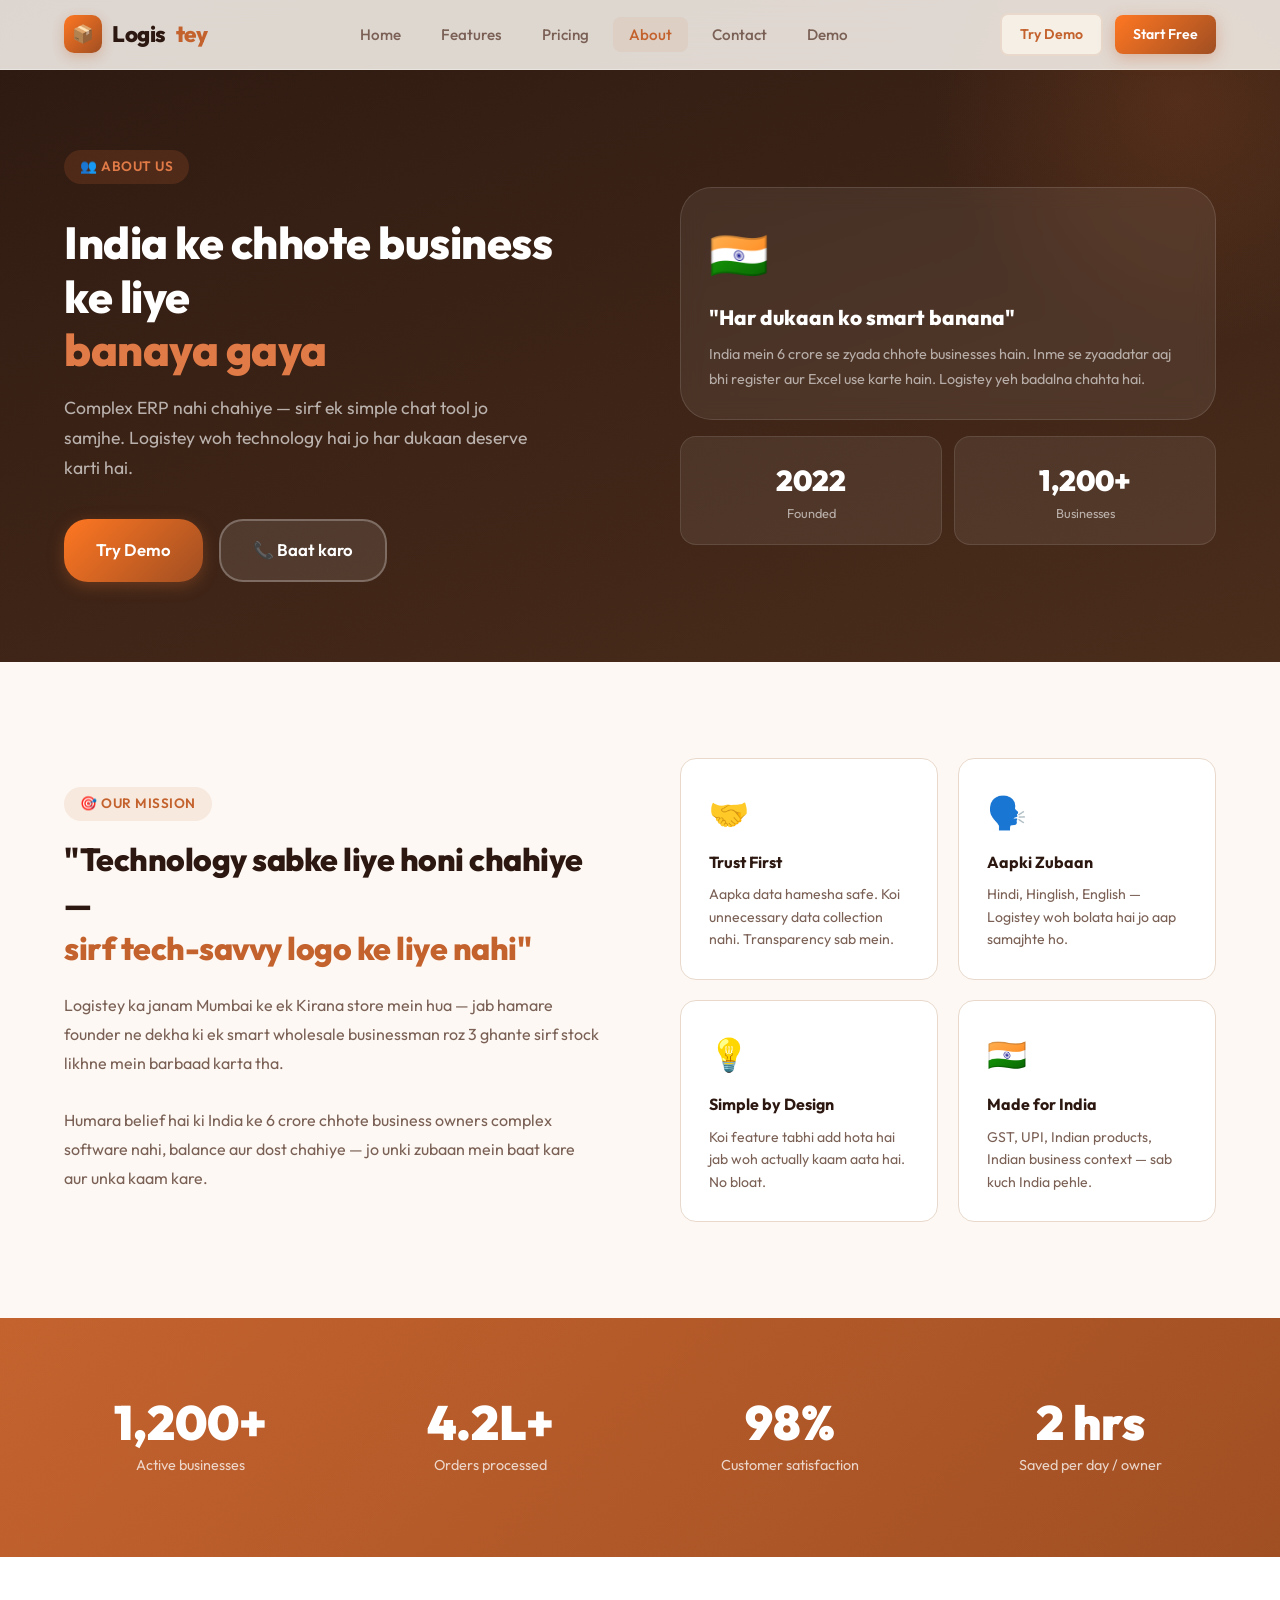
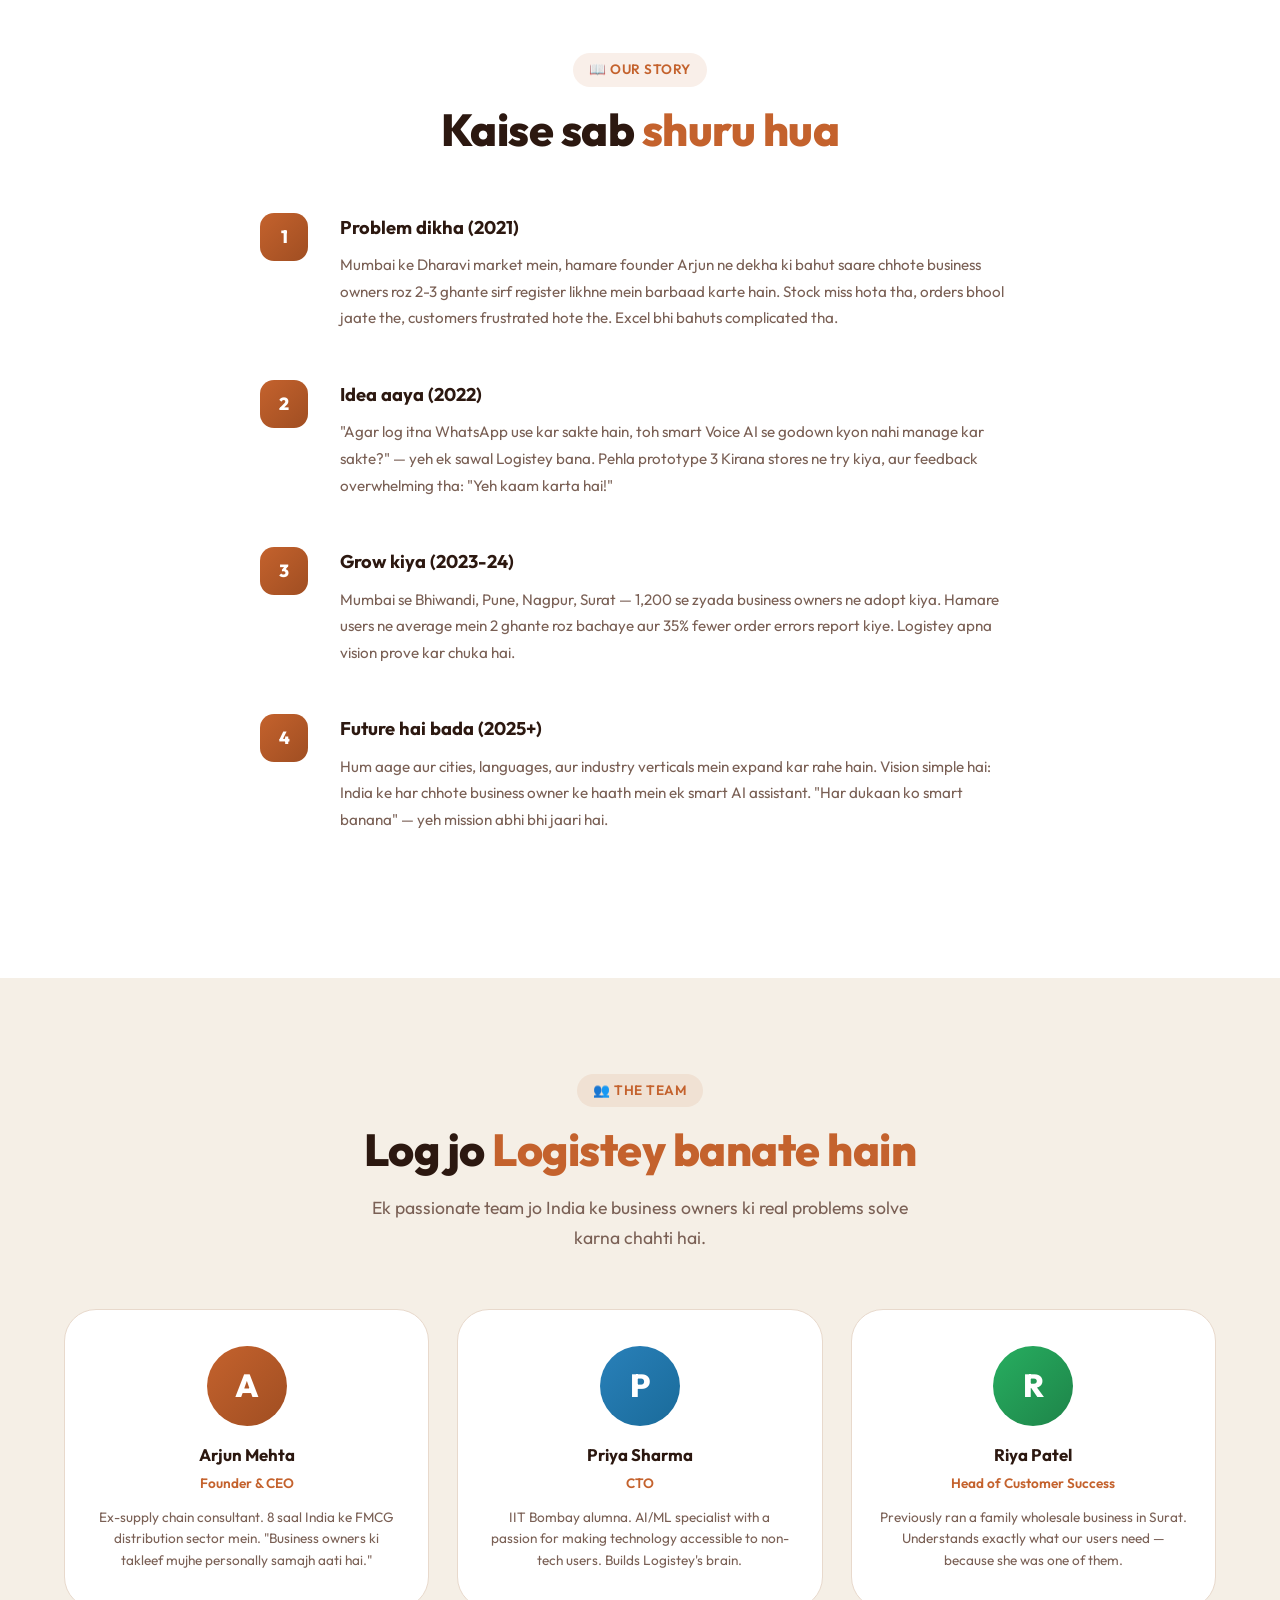
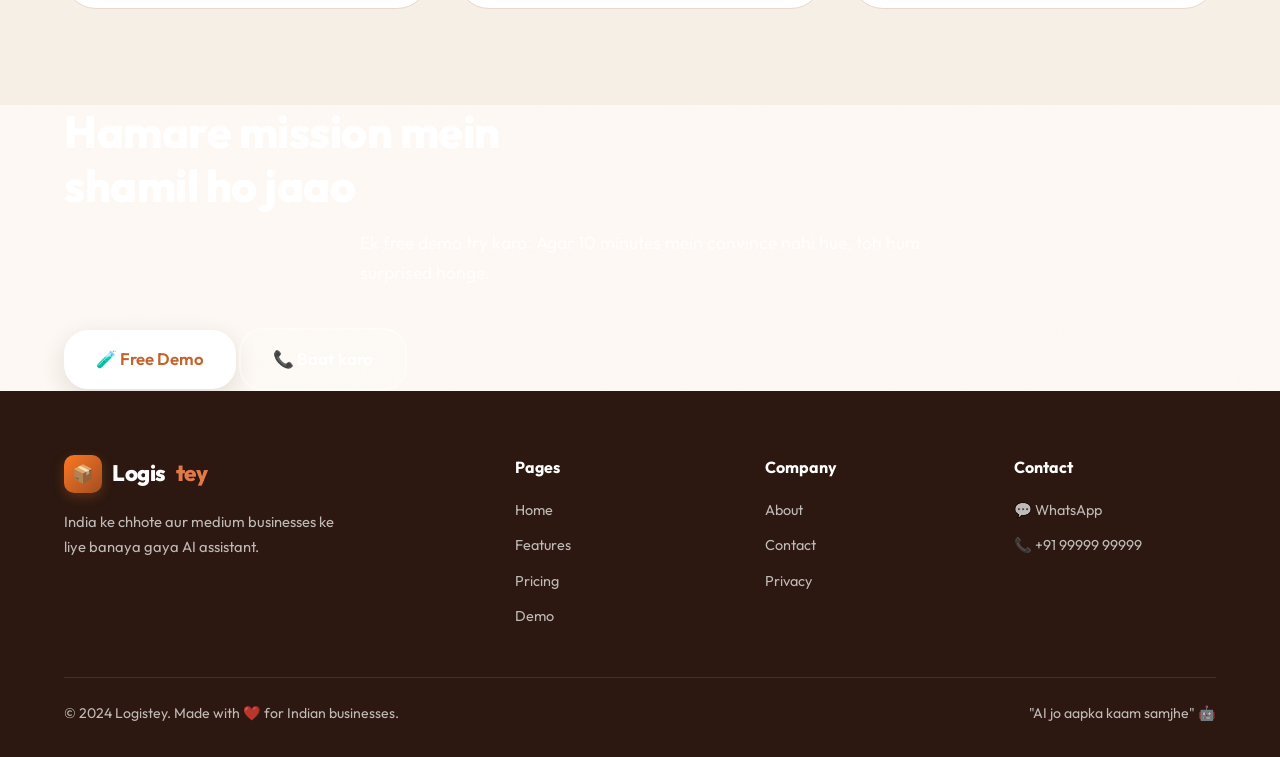
==== commit c1eb5856: "fix: full integration audit & stabilization Backend (app.py): - Fix /api/inventory to return all fie" ====
--- a/about.html
+++ b/about.html
@@ -1,11 +1,14 @@
 <!DOCTYPE html>
 <html lang="en">
+
 <head>
   <meta charset="UTF-8" />
   <meta name="viewport" content="width=device-width, initial-scale=1.0" />
   <title>About — Logistey | India ke chhote business ke liye banaya gaya</title>
-  <meta name="description" content="Logistey ki story — India ke chhote business ke liye ek simple, affordable aur powerful AI tool jo language barriers ko tod ke technology sabke paas laata hai." />
+  <meta name="description"
+    content="Logistey ki story — India ke chhote business ke liye ek simple, affordable aur powerful AI tool jo language barriers ko tod ke technology sabke paas laata hai." />
   <link rel="stylesheet" href="style.css" />
+  <link rel="manifest" href="manifest.json" />
   <style>
     .page-hero {
       background: linear-gradient(160deg, var(--dark) 0%, var(--dark-mid) 100%);
@@ -14,18 +17,31 @@
       position: relative;
       overflow: hidden;
     }
+
     .page-hero::before {
-      content:'';position:absolute;top:-150px;right:-150px;width:500px;height:500px;
-      background:radial-gradient(circle,rgba(196,98,45,0.18) 0%,transparent 70%);
-    }
+      content: '';
+      position: absolute;
+      top: -150px;
+      right: -150px;
+      width: 500px;
+      height: 500px;
+      background: radial-gradient(circle, rgba(196, 98, 45, 0.18) 0%, transparent 70%);
+    }
+
     .page-hero-inner {
       display: grid;
       grid-template-columns: 1fr 1fr;
       gap: 80px;
       align-items: center;
     }
-    .page-hero .section-title { color:white; }
-    .page-hero .section-subtitle { color:rgba(255,255,255,0.65); }
+
+    .page-hero .section-title {
+      color: white;
+    }
+
+    .page-hero .section-subtitle {
+      color: rgba(255, 255, 255, 0.65);
+    }
 
     /* Mission */
     .mission-section {
@@ -48,7 +64,9 @@
       letter-spacing: -0.5px;
     }
 
-    .big-quote span { color: var(--primary); }
+    .big-quote span {
+      color: var(--primary);
+    }
 
     .mission-text {
       font-size: 1rem;
@@ -71,14 +89,39 @@
       transition: var(--transition);
     }
 
-    .value-card:hover { transform: translateY(-3px); box-shadow: var(--shadow-md); }
-    .value-icon { font-size: 2rem; margin-bottom: 12px; }
-    .value-card h3 { font-size: 1rem; font-weight: 700; color: var(--dark); margin-bottom: 8px; }
-    .value-card p  { font-size: 0.88rem; color: var(--text-muted); line-height: 1.6; }
+    .value-card:hover {
+      transform: translateY(-3px);
+      box-shadow: var(--shadow-md);
+    }
+
+    .value-icon {
+      font-size: 2rem;
+      margin-bottom: 12px;
+    }
+
+    .value-card h3 {
+      font-size: 1rem;
+      font-weight: 700;
+      color: var(--dark);
+      margin-bottom: 8px;
+    }
+
+    .value-card p {
+      font-size: 0.88rem;
+      color: var(--text-muted);
+      line-height: 1.6;
+    }
 
     /* Story */
-    .story-section { background: white; padding: 96px 0; }
-    .story-content { max-width: 760px; margin: 0 auto; }
+    .story-section {
+      background: white;
+      padding: 96px 0;
+    }
+
+    .story-content {
+      max-width: 760px;
+      margin: 0 auto;
+    }
 
     .story-block {
       display: flex;
@@ -87,7 +130,8 @@
     }
 
     .story-num {
-      width: 48px; height: 48px;
+      width: 48px;
+      height: 48px;
       background: linear-gradient(135deg, var(--primary), var(--primary-dark));
       border-radius: 14px;
       display: flex;
@@ -113,7 +157,10 @@
     }
 
     /* Team */
-    .team-section { background: var(--secondary); padding: 96px 0; }
+    .team-section {
+      background: var(--secondary);
+      padding: 96px 0;
+    }
 
     .team-grid {
       display: grid;
@@ -131,10 +178,14 @@
       transition: var(--transition);
     }
 
-    .team-card:hover { transform: translateY(-4px); box-shadow: var(--shadow-md); }
+    .team-card:hover {
+      transform: translateY(-4px);
+      box-shadow: var(--shadow-md);
+    }
 
     .team-avatar {
-      width: 80px; height: 80px;
+      width: 80px;
+      height: 80px;
       border-radius: 50%;
       display: flex;
       align-items: center;
@@ -145,9 +196,25 @@
       color: white;
     }
 
-    .team-card h3 { font-size: 1.05rem; font-weight: 700; color: var(--dark); margin-bottom: 4px; }
-    .team-card .role { font-size: 0.85rem; color: var(--primary); font-weight: 600; margin-bottom: 12px; }
-    .team-card p { font-size: 0.85rem; color: var(--text-muted); line-height: 1.6; }
+    .team-card h3 {
+      font-size: 1.05rem;
+      font-weight: 700;
+      color: var(--dark);
+      margin-bottom: 4px;
+    }
+
+    .team-card .role {
+      font-size: 0.85rem;
+      color: var(--primary);
+      font-weight: 600;
+      margin-bottom: 12px;
+    }
+
+    .team-card p {
+      font-size: 0.85rem;
+      color: var(--text-muted);
+      line-height: 1.6;
+    }
 
     /* Impact numbers */
     .impact-section {
@@ -173,257 +240,342 @@
 
     .impact-item .label {
       font-size: 0.9rem;
-      color: rgba(255,255,255,0.75);
+      color: rgba(255, 255, 255, 0.75);
     }
 
     @media (max-width: 1024px) {
-      .page-hero-inner, .mission-inner { grid-template-columns: 1fr; gap: 40px; }
-      .impact-grid { grid-template-columns: repeat(2, 1fr); }
+
+      .page-hero-inner,
+      .mission-inner {
+        grid-template-columns: 1fr;
+        gap: 40px;
+      }
+
+      .impact-grid {
+        grid-template-columns: repeat(2, 1fr);
+      }
     }
 
     @media (max-width: 768px) {
-      .values-grid { grid-template-columns: 1fr; }
-      .team-grid { grid-template-columns: 1fr; }
-      .story-block { flex-direction: column; gap: 16px; }
+      .values-grid {
+        grid-template-columns: 1fr;
+      }
+
+      .team-grid {
+        grid-template-columns: 1fr;
+      }
+
+      .story-block {
+        flex-direction: column;
+        gap: 16px;
+      }
     }
   </style>
 </head>
+
 <body>
 
-<nav class="navbar" id="navbar">
-  <div class="nav-inner">
-    <a href="index.html" class="nav-logo"><div class="logo-icon">📦</div>Logis<span>tey</span></a>
-    <ul class="nav-links">
-      <li><a href="index.html">Home</a></li><li><a href="features.html">Features</a></li>
-      <li><a href="pricing.html">Pricing</a></li><li><a href="about.html" class="active">About</a></li>
-      <li><a href="contact.html">Contact</a></li><li><a href="demo.html">Demo</a></li>
-    </ul>
-    <div class="nav-cta">
-      <a href="demo.html" class="btn btn-secondary btn-sm">Try Demo</a>
-      <a href="pricing.html" class="btn btn-primary btn-sm">Start Free</a>
-    </div>
-    <button class="hamburger" id="hamburger"><span></span><span></span><span></span></button>
+  <nav class="navbar" id="navbar">
+    <div class="nav-inner">
+      <a href="index.html" class="nav-logo">
+        <div class="logo-icon">📦</div>Logis<span>tey</span>
+      </a>
+      <ul class="nav-links">
+        <li><a href="index.html">Home</a></li>
+        <li><a href="features.html">Features</a></li>
+        <li><a href="pricing.html">Pricing</a></li>
+        <li><a href="about.html" class="active">About</a></li>
+        <li><a href="contact.html">Contact</a></li>
+        <li><a href="demo.html">Demo</a></li>
+      </ul>
+      <div class="nav-cta">
+        <a href="demo.html" class="btn btn-secondary btn-sm">Try Demo</a>
+        <a href="pricing.html" class="btn btn-primary btn-sm">Start Free</a>
+      </div>
+      <button class="hamburger" id="hamburger"><span></span><span></span><span></span></button>
+    </div>
+  </nav>
+  <div class="mobile-menu" id="mobileMenu">
+    <a href="index.html">Home</a><a href="features.html">Features</a><a href="pricing.html">Pricing</a>
+    <a href="about.html">About</a><a href="contact.html">Contact</a><a href="demo.html">🧪 Try Demo</a>
   </div>
-</nav>
-<div class="mobile-menu" id="mobileMenu">
-  <a href="index.html">Home</a><a href="features.html">Features</a><a href="pricing.html">Pricing</a>
-  <a href="about.html">About</a><a href="contact.html">Contact</a><a href="demo.html">🧪 Try Demo</a>
-</div>
-
-<!-- HERO -->
-<section class="page-hero grain-bg">
-  <div class="container" style="position:relative;z-index:1">
-    <div class="page-hero-inner">
-      <div>
-        <span class="section-label fade-up" style="background:rgba(196,98,45,0.2);color:var(--primary-light)">👥 About Us</span>
-        <h1 class="section-title fade-up delay-1" style="color:white;margin-top:16px">India ke chhote business ke liye<br /><span style="color:var(--primary-light)">banaya gaya</span></h1>
-        <p class="section-subtitle fade-up delay-2" style="max-width:480px">Complex ERP nahi chahiye — sirf ek simple chat tool jo samjhe. Logistey woh technology hai jo har dukaan deserve karti hai.</p>
-        <div style="margin-top:36px;display:flex;gap:16px;flex-wrap:wrap" class="fade-up delay-3">
-          <a href="demo.html" class="btn btn-primary btn-lg">Try Demo</a>
-          <a href="contact.html" class="btn btn-lg" style="background:rgba(255,255,255,0.1);color:white;border:2px solid rgba(255,255,255,0.25)">📞 Baat karo</a>
-        </div>
-      </div>
-
-      <div class="fade-up delay-2" style="display:flex;flex-direction:column;gap:16px">
-        <div style="background:rgba(255,255,255,0.07);border:1px solid rgba(255,255,255,0.12);border-radius:var(--radius-xl);padding:28px;backdrop-filter:blur(10px)">
-          <div style="font-size:3rem;margin-bottom:8px">🇮🇳</div>
-          <div style="color:white;font-size:1.3rem;font-weight:800;margin-bottom:8px">"Har dukaan ko smart banana"</div>
-          <div style="color:rgba(255,255,255,0.6);font-size:0.9rem;line-height:1.7">India mein 6 crore se zyada chhote businesses hain. Inme se zyaadatar aaj bhi register aur Excel use karte hain. Logistey yeh badalna chahta hai.</div>
-        </div>
-
-        <div style="display:grid;grid-template-columns:1fr 1fr;gap:12px">
-          <div style="background:rgba(255,255,255,0.07);border:1px solid rgba(255,255,255,0.1);border-radius:var(--radius-md);padding:20px;text-align:center">
-            <div style="font-size:1.8rem;font-weight:900;color:white">2022</div>
-            <div style="font-size:0.8rem;color:rgba(255,255,255,0.6)">Founded</div>
-          </div>
-          <div style="background:rgba(255,255,255,0.07);border:1px solid rgba(255,255,255,0.1);border-radius:var(--radius-md);padding:20px;text-align:center">
-            <div style="font-size:1.8rem;font-weight:900;color:white">1,200+</div>
-            <div style="font-size:0.8rem;color:rgba(255,255,255,0.6)">Businesses</div>
-          </div>
-        </div>
-      </div>
-    </div>
-  </div>
-</section>
-
-<!-- MISSION -->
-<section class="mission-section">
-  <div class="container">
-    <div class="mission-inner">
-      <div class="fade-up">
-        <span class="section-label">🎯 Our Mission</span>
-        <div class="big-quote">
-          "Technology sabke liye honi chahiye —<br /><span>sirf tech-savvy logo ke liye nahi"</span>
-        </div>
-        <p class="mission-text">
-          Logistey ka janam Mumbai ke ek Kirana store mein hua — jab hamare founder ne dekha ki ek smart wholesale businessman roz 3 ghante sirf stock likhne mein barbaad karta tha.
-          <br /><br />
-          Humara belief hai ki India ke 6 crore chhote business owners complex software nahi, balance aur dost chahiye — jo unki zubaan mein baat kare aur unka kaam kare.
-        </p>
-      </div>
-
-      <div class="values-grid fade-up delay-2">
-        <div class="value-card">
-          <div class="value-icon">🤝</div>
-          <h3>Trust First</h3>
-          <p>Aapka data hamesha safe. Koi unnecessary data collection nahi. Transparency sab mein.</p>
-        </div>
-        <div class="value-card">
-          <div class="value-icon">🗣️</div>
-          <h3>Aapki Zubaan</h3>
-          <p>Hindi, Hinglish, English — Logistey woh bolata hai jo aap samajhte ho.</p>
-        </div>
-        <div class="value-card">
-          <div class="value-icon">💡</div>
-          <h3>Simple by Design</h3>
-          <p>Koi feature tabhi add hota hai jab woh actually kaam aata hai. No bloat.</p>
-        </div>
-        <div class="value-card">
-          <div class="value-icon">🇮🇳</div>
-          <h3>Made for India</h3>
-          <p>GST, UPI, Indian products, Indian business context — sab kuch India pehle.</p>
-        </div>
-      </div>
-    </div>
-  </div>
-</section>
-
-<!-- IMPACT NUMBERS -->
-<section class="impact-section grain-bg">
-  <div class="container" style="position:relative;z-index:1">
-    <div class="impact-grid">
-      <div class="impact-item fade-up">
-        <div class="num">1,200+</div>
-        <div class="label">Active businesses</div>
-      </div>
-      <div class="impact-item fade-up delay-1">
-        <div class="num">4.2L+</div>
-        <div class="label">Orders processed</div>
-      </div>
-      <div class="impact-item fade-up delay-2">
-        <div class="num">98%</div>
-        <div class="label">Customer satisfaction</div>
-      </div>
-      <div class="impact-item fade-up delay-3">
-        <div class="num">2 hrs</div>
-        <div class="label">Saved per day / owner</div>
-      </div>
-    </div>
-  </div>
-</section>
-
-<!-- STORY -->
-<section class="story-section">
-  <div class="container">
-    <div class="text-center" style="margin-bottom:56px">
-      <span class="section-label fade-up">📖 Our Story</span>
-      <h2 class="section-title fade-up delay-1">Kaise sab <span class="highlight">shuru hua</span></h2>
-    </div>
-
-    <div class="story-content">
-      <div class="story-block fade-up">
-        <div class="story-num">1</div>
+
+  <!-- HERO -->
+  <section class="page-hero grain-bg">
+    <div class="container" style="position:relative;z-index:1">
+      <div class="page-hero-inner">
         <div>
-          <h3>Problem dikha (2021)</h3>
-          <p>Mumbai ke Dharavi market mein, hamare founder Arjun ne dekha ki bahut saare chhote business owners roz 2-3 ghante sirf register likhne mein barbaad karte hain. Stock miss hota tha, orders bhool jaate the, customers frustrated hote the. Excel bhi bahuts complicated tha.</p>
-        </div>
-      </div>
-
-      <div class="story-block fade-up delay-1">
-        <div class="story-num">2</div>
-        <div>
-          <h3>Idea aaya (2022)</h3>
-          <p>"Agar log itna WhatsApp use kar sakte hain, toh simple chat se godown kyon nahi manage kar sakte?" — yeh ek sawal Logistey bana. Pehla prototype 3 Kirana stores ne try kiya, aur feedback overwhelming tha: "Yeh kaam karta hai!"</p>
-        </div>
-      </div>
-
-      <div class="story-block fade-up delay-2">
-        <div class="story-num">3</div>
-        <div>
-          <h3>Grow kiya (2023-24)</h3>
-          <p>Mumbai se Bhiwandi, Pune, Nagpur, Surat — 1,200 se zyada business owners ne adopt kiya. Hamare users ne average mein 2 ghante roz bachaye aur 35% fewer order errors report kiye. Logistey apna vision prove kar chuka hai.</p>
-        </div>
-      </div>
-
-      <div class="story-block fade-up delay-3">
-        <div class="story-num">4</div>
-        <div>
-          <h3>Future hai bada (2025+)</h3>
-          <p>Hum aage aur cities, languages, aur industry verticals mein expand kar rahe hain. Vision simple hai: India ke har chhote business owner ke haath mein ek smart AI assistant. "Har dukaan ko smart banana" — yeh mission abhi bhi jaari hai.</p>
-        </div>
-      </div>
-    </div>
-  </div>
-</section>
-
-<!-- TEAM -->
-<section class="team-section">
-  <div class="container">
-    <div class="text-center">
-      <span class="section-label fade-up">👥 The Team</span>
-      <h2 class="section-title fade-up delay-1">Log jo <span class="highlight">Logistey banate hain</span></h2>
-      <p class="section-subtitle fade-up delay-2">Ek passionate team jo India ke business owners ki real problems solve karna chahti hai.</p>
-    </div>
-
-    <div class="team-grid">
-      <div class="team-card fade-up">
-        <div class="team-avatar" style="background:linear-gradient(135deg,var(--primary),var(--primary-dark))">A</div>
-        <h3>Arjun Mehta</h3>
-        <div class="role">Founder & CEO</div>
-        <p>Ex-supply chain consultant. 8 saal India ke FMCG distribution sector mein. "Business owners ki takleef mujhe personally samajh aati hai."</p>
-      </div>
-      <div class="team-card fade-up delay-1">
-        <div class="team-avatar" style="background:linear-gradient(135deg,#2980B9,#1A6B9A)">P</div>
-        <h3>Priya Sharma</h3>
-        <div class="role">CTO</div>
-        <p>IIT Bombay alumna. AI/ML specialist with a passion for making technology accessible to non-tech users. Builds Logistey's brain.</p>
-      </div>
-      <div class="team-card fade-up delay-2">
-        <div class="team-avatar" style="background:linear-gradient(135deg,#27AE60,#1E8449)">R</div>
-        <h3>Riya Patel</h3>
-        <div class="role">Head of Customer Success</div>
-        <p>Previously ran a family wholesale business in Surat. Understands exactly what our users need — because she was one of them.</p>
-      </div>
-    </div>
-  </div>
-</section>
-
-<!-- CTA -->
-<section class="cta-section grain-bg">
-  <div class="container" style="position:relative;z-index:1">
-    <h2 class="section-title fade-up" style="color:white">Hamare mission mein<br />shamil ho jaao</h2>
-    <p class="section-subtitle fade-up delay-1" style="color:rgba(255,255,255,0.8);margin:0 auto 40px">Ek free demo try karo. Agar 10 minutes mein convince nahi hue, toh hum surprised honge.</p>
-    <div class="cta-buttons fade-up delay-2">
-      <a href="demo.html" class="btn btn-white btn-lg">🧪 Free Demo</a>
-      <a href="contact.html" class="btn btn-lg" style="background:rgba(255,255,255,0.15);color:white;border:2px solid rgba(255,255,255,0.35)">📞 Baat karo</a>
-    </div>
-  </div>
-</section>
-
-<footer>
-  <div class="container">
-    <div class="footer-grid">
-      <div class="footer-brand">
-        <div class="nav-logo"><div class="logo-icon">📦</div>Logis<span style="color:var(--primary-light)">tey</span></div>
-        <p>India ke chhote aur medium businesses ke liye banaya gaya AI assistant.</p>
-      </div>
-      <div class="footer-col"><h4>Pages</h4><ul><li><a href="index.html">Home</a></li><li><a href="features.html">Features</a></li><li><a href="pricing.html">Pricing</a></li><li><a href="demo.html">Demo</a></li></ul></div>
-      <div class="footer-col"><h4>Company</h4><ul><li><a href="about.html">About</a></li><li><a href="contact.html">Contact</a></li><li><a href="#">Privacy</a></li></ul></div>
-      <div class="footer-col"><h4>Contact</h4><ul><li><a href="https://wa.me/919999999999">💬 WhatsApp</a></li><li><a href="tel:+919999999999">📞 +91 99999 99999</a></li></ul></div>
-    </div>
-    <div class="footer-bottom">
-      <span>© 2024 Logistey. Made with ❤️ for Indian businesses.</span>
-      <span>"AI jo aapka kaam samjhe" 🤖</span>
-    </div>
-  </div>
-</footer>
-
-<script>
-  const navbar = document.getElementById('navbar');
-  window.addEventListener('scroll', () => navbar.classList.toggle('scrolled', window.scrollY > 20));
-  document.getElementById('hamburger').addEventListener('click', () => document.getElementById('mobileMenu').classList.toggle('open'));
-  const observer = new IntersectionObserver(entries => entries.forEach(e => { if(e.isIntersecting) e.target.classList.add('visible'); }), { threshold: 0.12 });
-  document.querySelectorAll('.fade-up').forEach(el => observer.observe(el));
-</script>
+          <span class="section-label fade-up" style="background:rgba(196,98,45,0.2);color:var(--primary-light)">👥 About
+            Us</span>
+          <h1 class="section-title fade-up delay-1" style="color:white;margin-top:16px">India ke chhote business ke
+            liye<br /><span style="color:var(--primary-light)">banaya gaya</span></h1>
+          <p class="section-subtitle fade-up delay-2" style="max-width:480px">Complex ERP nahi chahiye — sirf ek simple
+            chat tool jo samjhe. Logistey woh technology hai jo har dukaan deserve karti hai.</p>
+          <div style="margin-top:36px;display:flex;gap:16px;flex-wrap:wrap" class="fade-up delay-3">
+            <a href="demo.html" class="btn btn-primary btn-lg">Try Demo</a>
+            <a href="contact.html" class="btn btn-lg"
+              style="background:rgba(255,255,255,0.1);color:white;border:2px solid rgba(255,255,255,0.25)">📞 Baat
+              karo</a>
+          </div>
+        </div>
+
+        <div class="fade-up delay-2" style="display:flex;flex-direction:column;gap:16px">
+          <div
+            style="background:rgba(255,255,255,0.07);border:1px solid rgba(255,255,255,0.12);border-radius:var(--radius-xl);padding:28px;backdrop-filter:blur(10px)">
+            <div style="font-size:3rem;margin-bottom:8px">🇮🇳</div>
+            <div style="color:white;font-size:1.3rem;font-weight:800;margin-bottom:8px">"Har dukaan ko smart banana"
+            </div>
+            <div style="color:rgba(255,255,255,0.6);font-size:0.9rem;line-height:1.7">India mein 6 crore se zyada chhote
+              businesses hain. Inme se zyaadatar aaj bhi register aur Excel use karte hain. Logistey yeh badalna chahta
+              hai.</div>
+          </div>
+
+          <div style="display:grid;grid-template-columns:1fr 1fr;gap:12px">
+            <div
+              style="background:rgba(255,255,255,0.07);border:1px solid rgba(255,255,255,0.1);border-radius:var(--radius-md);padding:20px;text-align:center">
+              <div style="font-size:1.8rem;font-weight:900;color:white">2022</div>
+              <div style="font-size:0.8rem;color:rgba(255,255,255,0.6)">Founded</div>
+            </div>
+            <div
+              style="background:rgba(255,255,255,0.07);border:1px solid rgba(255,255,255,0.1);border-radius:var(--radius-md);padding:20px;text-align:center">
+              <div style="font-size:1.8rem;font-weight:900;color:white">1,200+</div>
+              <div style="font-size:0.8rem;color:rgba(255,255,255,0.6)">Businesses</div>
+            </div>
+          </div>
+        </div>
+      </div>
+    </div>
+  </section>
+
+  <!-- MISSION -->
+  <section class="mission-section">
+    <div class="container">
+      <div class="mission-inner">
+        <div class="fade-up">
+          <span class="section-label">🎯 Our Mission</span>
+          <div class="big-quote">
+            "Technology sabke liye honi chahiye —<br /><span>sirf tech-savvy logo ke liye nahi"</span>
+          </div>
+          <p class="mission-text">
+            Logistey ka janam Mumbai ke ek Kirana store mein hua — jab hamare founder ne dekha ki ek smart wholesale
+            businessman roz 3 ghante sirf stock likhne mein barbaad karta tha.
+            <br /><br />
+            Humara belief hai ki India ke 6 crore chhote business owners complex software nahi, balance aur dost chahiye
+            — jo unki zubaan mein baat kare aur unka kaam kare.
+          </p>
+        </div>
+
+        <div class="values-grid fade-up delay-2">
+          <div class="value-card">
+            <div class="value-icon">🤝</div>
+            <h3>Trust First</h3>
+            <p>Aapka data hamesha safe. Koi unnecessary data collection nahi. Transparency sab mein.</p>
+          </div>
+          <div class="value-card">
+            <div class="value-icon">🗣️</div>
+            <h3>Aapki Zubaan</h3>
+            <p>Hindi, Hinglish, English — Logistey woh bolata hai jo aap samajhte ho.</p>
+          </div>
+          <div class="value-card">
+            <div class="value-icon">💡</div>
+            <h3>Simple by Design</h3>
+            <p>Koi feature tabhi add hota hai jab woh actually kaam aata hai. No bloat.</p>
+          </div>
+          <div class="value-card">
+            <div class="value-icon">🇮🇳</div>
+            <h3>Made for India</h3>
+            <p>GST, UPI, Indian products, Indian business context — sab kuch India pehle.</p>
+          </div>
+        </div>
+      </div>
+    </div>
+  </section>
+
+  <!-- IMPACT NUMBERS -->
+  <section class="impact-section grain-bg">
+    <div class="container" style="position:relative;z-index:1">
+      <div class="impact-grid">
+        <div class="impact-item fade-up">
+          <div class="num">1,200+</div>
+          <div class="label">Active businesses</div>
+        </div>
+        <div class="impact-item fade-up delay-1">
+          <div class="num">4.2L+</div>
+          <div class="label">Orders processed</div>
+        </div>
+        <div class="impact-item fade-up delay-2">
+          <div class="num">98%</div>
+          <div class="label">Customer satisfaction</div>
+        </div>
+        <div class="impact-item fade-up delay-3">
+          <div class="num">2 hrs</div>
+          <div class="label">Saved per day / owner</div>
+        </div>
+      </div>
+    </div>
+  </section>
+
+  <!-- STORY -->
+  <section class="story-section">
+    <div class="container">
+      <div class="text-center" style="margin-bottom:56px">
+        <span class="section-label fade-up">📖 Our Story</span>
+        <h2 class="section-title fade-up delay-1">Kaise sab <span class="highlight">shuru hua</span></h2>
+      </div>
+
+      <div class="story-content">
+        <div class="story-block fade-up">
+          <div class="story-num">1</div>
+          <div>
+            <h3>Problem dikha (2021)</h3>
+            <p>Mumbai ke Dharavi market mein, hamare founder Arjun ne dekha ki bahut saare chhote business owners roz
+              2-3 ghante sirf register likhne mein barbaad karte hain. Stock miss hota tha, orders bhool jaate the,
+              customers frustrated hote the. Excel bhi bahuts complicated tha.</p>
+          </div>
+        </div>
+
+        <div class="story-block fade-up delay-1">
+          <div class="story-num">2</div>
+          <div>
+            <h3>Idea aaya (2022)</h3>
+            <p>"Agar log itna WhatsApp use kar sakte hain, toh smart Voice AI se godown kyon nahi manage kar sakte?" —
+              yeh ek sawal Logistey bana. Pehla prototype 3 Kirana stores ne try kiya, aur feedback overwhelming tha:
+              "Yeh kaam karta hai!"</p>
+          </div>
+        </div>
+
+        <div class="story-block fade-up delay-2">
+          <div class="story-num">3</div>
+          <div>
+            <h3>Grow kiya (2023-24)</h3>
+            <p>Mumbai se Bhiwandi, Pune, Nagpur, Surat — 1,200 se zyada business owners ne adopt kiya. Hamare users ne
+              average mein 2 ghante roz bachaye aur 35% fewer order errors report kiye. Logistey apna vision prove kar
+              chuka hai.</p>
+          </div>
+        </div>
+
+        <div class="story-block fade-up delay-3">
+          <div class="story-num">4</div>
+          <div>
+            <h3>Future hai bada (2025+)</h3>
+            <p>Hum aage aur cities, languages, aur industry verticals mein expand kar rahe hain. Vision simple hai:
+              India ke har chhote business owner ke haath mein ek smart AI assistant. "Har dukaan ko smart banana" — yeh
+              mission abhi bhi jaari hai.</p>
+          </div>
+        </div>
+      </div>
+    </div>
+  </section>
+
+  <!-- TEAM -->
+  <section class="team-section">
+    <div class="container">
+      <div class="text-center">
+        <span class="section-label fade-up">👥 The Team</span>
+        <h2 class="section-title fade-up delay-1">Log jo <span class="highlight">Logistey banate hain</span></h2>
+        <p class="section-subtitle fade-up delay-2">Ek passionate team jo India ke business owners ki real problems
+          solve karna chahti hai.</p>
+      </div>
+
+      <div class="team-grid">
+        <div class="team-card fade-up">
+          <div class="team-avatar" style="background:linear-gradient(135deg,var(--primary),var(--primary-dark))">A</div>
+          <h3>Arjun Mehta</h3>
+          <div class="role">Founder & CEO</div>
+          <p>Ex-supply chain consultant. 8 saal India ke FMCG distribution sector mein. "Business owners ki takleef
+            mujhe personally samajh aati hai."</p>
+        </div>
+        <div class="team-card fade-up delay-1">
+          <div class="team-avatar" style="background:linear-gradient(135deg,#2980B9,#1A6B9A)">P</div>
+          <h3>Priya Sharma</h3>
+          <div class="role">CTO</div>
+          <p>IIT Bombay alumna. AI/ML specialist with a passion for making technology accessible to non-tech users.
+            Builds Logistey's brain.</p>
+        </div>
+        <div class="team-card fade-up delay-2">
+          <div class="team-avatar" style="background:linear-gradient(135deg,#27AE60,#1E8449)">R</div>
+          <h3>Riya Patel</h3>
+          <div class="role">Head of Customer Success</div>
+          <p>Previously ran a family wholesale business in Surat. Understands exactly what our users need — because she
+            was one of them.</p>
+        </div>
+      </div>
+    </div>
+  </section>
+
+  <!-- CTA -->
+  <section class="cta-section grain-bg">
+    <div class="container" style="position:relative;z-index:1">
+      <h2 class="section-title fade-up" style="color:white">Hamare mission mein<br />shamil ho jaao</h2>
+      <p class="section-subtitle fade-up delay-1" style="color:rgba(255,255,255,0.8);margin:0 auto 40px">Ek free demo
+        try karo. Agar 10 minutes mein convince nahi hue, toh hum surprised honge.</p>
+      <div class="cta-buttons fade-up delay-2">
+        <a href="demo.html" class="btn btn-white btn-lg">🧪 Free Demo</a>
+        <a href="contact.html" class="btn btn-lg"
+          style="background:rgba(255,255,255,0.15);color:white;border:2px solid rgba(255,255,255,0.35)">📞 Baat karo</a>
+      </div>
+    </div>
+  </section>
+
+  <footer>
+    <div class="container">
+      <div class="footer-grid">
+        <div class="footer-brand">
+          <div class="nav-logo">
+            <div class="logo-icon">📦</div>Logis<span style="color:var(--primary-light)">tey</span>
+          </div>
+          <p>India ke chhote aur medium businesses ke liye banaya gaya AI assistant.</p>
+        </div>
+        <div class="footer-col">
+          <h4>Pages</h4>
+          <ul>
+            <li><a href="index.html">Home</a></li>
+            <li><a href="features.html">Features</a></li>
+            <li><a href="pricing.html">Pricing</a></li>
+            <li><a href="demo.html">Demo</a></li>
+          </ul>
+        </div>
+        <div class="footer-col">
+          <h4>Company</h4>
+          <ul>
+            <li><a href="about.html">About</a></li>
+            <li><a href="contact.html">Contact</a></li>
+            <li><a href="#">Privacy</a></li>
+          </ul>
+        </div>
+        <div class="footer-col">
+          <h4>Contact</h4>
+          <ul>
+            <li><a href="https://wa.me/919999999999">💬 WhatsApp</a></li>
+            <li><a href="tel:+919999999999">📞 +91 99999 99999</a></li>
+          </ul>
+        </div>
+      </div>
+      <div class="footer-bottom">
+        <span>© 2024 Logistey. Made with ❤️ for Indian businesses.</span>
+        <span>"AI jo aapka kaam samjhe" 🤖</span>
+      </div>
+    </div>
+  </footer>
+
+  <script>
+    const navbar = document.getElementById('navbar');
+    window.addEventListener('scroll', () => navbar.classList.toggle('scrolled', window.scrollY > 20));
+    document.getElementById('hamburger').addEventListener('click', () => document.getElementById('mobileMenu').classList.toggle('open'));
+    const observer = new IntersectionObserver(entries => entries.forEach(e => { if (e.isIntersecting) e.target.classList.add('visible'); }), { threshold: 0.12 });
+    document.querySelectorAll('.fade-up').forEach(el => observer.observe(el));
+  </script>
+
+  <script>
+    if ('serviceWorker' in navigator) {
+      window.addEventListener('load', () => {
+        navigator.serviceWorker.register('./sw.js')
+          .then(reg => console.log('Service Worker registered', reg))
+          .catch(err => console.error('Service Worker registration failed', err));
+      });
+    }
+  </script>
+  <script src="cursor.js"></script>
 </body>
-</html>
+
+</html>
--- a/style.css
+++ b/style.css
@@ -8,70 +8,74 @@
 /* --- CSS Variables --- */
 :root {
   /* Brand Colors */
-  --primary:        #C4622D;
-  --primary-dark:   #A04E22;
-  --primary-light:  #E07A47;
-  --saffron:        #FF7722;
-  --saffron-deep:   #E05A00;
-  --sunset:         #FF6B35;
+  --primary: #C4622D;
+  --primary-dark: #A04E22;
+  --primary-light: #E07A47;
+  --saffron: #FF7722;
+  --saffron-deep: #E05A00;
+  --sunset: #FF6B35;
 
   /* Neutrals */
-  --secondary:      #F5EFE6;
-  --dark:           #2C1810;
-  --dark-mid:       #4A2C1A;
-  --brown-soft:     #7A4030;
-  --cream:          #FDF8F3;
-  --cream-dark:     #EDE3D5;
-  --white:          #FFFFFF;
+  --secondary: #F5EFE6;
+  --dark: #2C1810;
+  --dark-mid: #4A2C1A;
+  --brown-soft: #7A4030;
+  --cream: #FDF8F3;
+  --cream-dark: #EDE3D5;
+  --white: #FFFFFF;
 
   /* Text */
-  --text-main:      #2C1810;
-  --text-muted:     #7A6055;
-  --text-light:     #B09080;
+  --text-main: #2C1810;
+  --text-muted: #7A6055;
+  --text-light: #B09080;
 
   /* Semantic */
-  --success:        #2ECC71;
-  --warning:        #F39C12;
-  --danger:         #E74C3C;
-  --info:           #3498DB;
-  --border:         #E8D9CC;
+  --success: #2ECC71;
+  --warning: #F39C12;
+  --danger: #E74C3C;
+  --info: #3498DB;
+  --border: #E8D9CC;
 
   /* Shadows */
-  --shadow-sm:      0 2px 8px rgba(44,24,16,0.08);
-  --shadow-md:      0 8px 24px rgba(44,24,16,0.12);
-  --shadow-lg:      0 20px 60px rgba(44,24,16,0.18);
-  --shadow-glow:    0 0 40px rgba(196,98,45,0.25);
-  --shadow-float:   0 8px 32px rgba(196,98,45,0.18), 0 2px 8px rgba(44,24,16,0.08);
-  --shadow-glass:   0 8px 32px rgba(196,98,45,0.12), 0 1px 0 rgba(255,255,255,0.6) inset;
+  --shadow-sm: 0 2px 8px rgba(44, 24, 16, 0.08);
+  --shadow-md: 0 8px 24px rgba(44, 24, 16, 0.12);
+  --shadow-lg: 0 20px 60px rgba(44, 24, 16, 0.18);
+  --shadow-glow: 0 0 40px rgba(196, 98, 45, 0.25);
+  --shadow-float: 0 8px 32px rgba(196, 98, 45, 0.18), 0 2px 8px rgba(44, 24, 16, 0.08);
+  --shadow-glass: 0 8px 32px rgba(196, 98, 45, 0.12), 0 1px 0 rgba(255, 255, 255, 0.6) inset;
 
   /* Radius */
-  --radius-sm:      8px;
-  --radius-md:      16px;
-  --radius-lg:      24px;
-  --radius-xl:      32px;
-  --radius-fluid:   50px;
-  --radius-pill:    100px;
+  --radius-sm: 8px;
+  --radius-md: 16px;
+  --radius-lg: 24px;
+  --radius-xl: 32px;
+  --radius-fluid: 50px;
+  --radius-pill: 100px;
 
   /* Glass */
-  --glass:          rgba(255, 255, 255, 0.72);
-  --glass-strong:   rgba(255, 255, 255, 0.88);
-  --glass-dark:     rgba(44, 24, 16, 0.60);
-  --glass-border:   rgba(255, 255, 255, 0.35);
+  --glass: rgba(255, 255, 255, 0.72);
+  --glass-strong: rgba(255, 255, 255, 0.88);
+  --glass-dark: rgba(44, 24, 16, 0.60);
+  --glass-border: rgba(255, 255, 255, 0.35);
 
   /* Layout */
-  --nav-height:     70px;
-  --transition:     0.3s cubic-bezier(0.4, 0, 0.2, 1);
+  --nav-height: 70px;
+  --transition: 0.3s cubic-bezier(0.4, 0, 0.2, 1);
   --transition-spring: 0.5s cubic-bezier(0.175, 0.885, 0.32, 1.275);
 }
 
 /* --- Reset & Base --- */
-*, *::before, *::after {
+*,
+*::before,
+*::after {
   margin: 0;
   padding: 0;
   box-sizing: border-box;
 }
 
-html { scroll-behavior: smooth; }
+html {
+  scroll-behavior: smooth;
+}
 
 body {
   font-family: 'Outfit', sans-serif;
@@ -81,8 +85,15 @@
   overflow-x: hidden;
 }
 
-img { max-width: 100%; display: block; }
-a  { text-decoration: none; color: inherit; }
+img {
+  max-width: 100%;
+  display: block;
+}
+
+a {
+  text-decoration: none;
+  color: inherit;
+}
 
 /* --- Hindi / Devanagari Text --- */
 .hindi-text {
@@ -113,7 +124,7 @@
 
 .card-glass:hover {
   transform: scale(1.02) translateY(-10px);
-  box-shadow: 0 30px 60px rgba(196, 98, 45, 0.2), 0 1px 0 rgba(255,255,255,0.7) inset;
+  box-shadow: 0 30px 60px rgba(196, 98, 45, 0.2), 0 1px 0 rgba(255, 255, 255, 0.7) inset;
 }
 
 .card-modern {
@@ -142,15 +153,17 @@
 
 .card-float:hover {
   transform: translateY(-12px);
-  box-shadow: 0 24px 64px rgba(44,24,16,0.15), 0 8px 28px rgba(196,98,45,0.12);
+  box-shadow: 0 24px 64px rgba(44, 24, 16, 0.15), 0 8px 28px rgba(196, 98, 45, 0.12);
 }
 
 /* --- Navbar --- */
 .navbar {
   position: fixed;
-  top: 0; left: 0; right: 0;
+  top: 0;
+  left: 0;
+  right: 0;
   height: var(--nav-height);
-  background: rgba(253,248,243,0.85);
+  background: rgba(253, 248, 243, 0.85);
   backdrop-filter: blur(24px);
   -webkit-backdrop-filter: blur(24px);
   border-bottom: 1px solid var(--glass-border);
@@ -162,7 +175,7 @@
 
 .navbar.scrolled {
   box-shadow: var(--shadow-md);
-  background: rgba(253,248,243,0.95);
+  background: rgba(253, 248, 243, 0.95);
 }
 
 .nav-inner {
@@ -195,10 +208,12 @@
   justify-content: center;
   color: white;
   font-size: 1.1rem;
-  box-shadow: 0 4px 12px rgba(196,98,45,0.3);
-}
-
-.nav-logo span { color: var(--primary); }
+  box-shadow: 0 4px 12px rgba(196, 98, 45, 0.3);
+}
+
+.nav-logo span {
+  color: var(--primary);
+}
 
 .nav-links {
   display: flex;
@@ -219,7 +234,7 @@
 .nav-links a:hover,
 .nav-links a.active {
   color: var(--primary);
-  background: rgba(196,98,45,0.08);
+  background: rgba(196, 98, 45, 0.08);
 }
 
 .nav-cta {
@@ -250,21 +265,23 @@
   content: '';
   position: absolute;
   inset: 0;
-  background: rgba(255,255,255,0);
+  background: rgba(255, 255, 255, 0);
   transition: background 0.2s ease;
 }
 
-.btn:hover::after { background: rgba(255,255,255,0.08); }
+.btn:hover::after {
+  background: rgba(255, 255, 255, 0.08);
+}
 
 .btn-primary {
   background: linear-gradient(135deg, var(--saffron) 0%, var(--primary-dark) 100%);
   color: white;
-  box-shadow: 0 4px 16px rgba(196,98,45,0.35);
+  box-shadow: 0 4px 16px rgba(196, 98, 45, 0.35);
 }
 
 .btn-primary:hover {
   transform: translateY(-2px);
-  box-shadow: 0 8px 28px rgba(196,98,45,0.5);
+  box-shadow: 0 8px 28px rgba(196, 98, 45, 0.5);
 }
 
 .btn-secondary {
@@ -303,14 +320,14 @@
 }
 
 .btn-glass {
-  background: rgba(255,255,255,0.2);
+  background: rgba(255, 255, 255, 0.2);
   color: white;
-  border: 1.5px solid rgba(255,255,255,0.35);
+  border: 1.5px solid rgba(255, 255, 255, 0.35);
   backdrop-filter: blur(8px);
 }
 
 .btn-glass:hover {
-  background: rgba(255,255,255,0.3);
+  background: rgba(255, 255, 255, 0.3);
   transform: translateY(-2px);
 }
 
@@ -350,8 +367,9 @@
   display: none;
   position: fixed;
   top: var(--nav-height);
-  left: 0; right: 0;
-  background: rgba(253,248,243,0.97);
+  left: 0;
+  right: 0;
+  background: rgba(253, 248, 243, 0.97);
   backdrop-filter: blur(20px);
   border-bottom: 1px solid var(--border);
   padding: 20px 24px;
@@ -361,7 +379,9 @@
   box-shadow: var(--shadow-md);
 }
 
-.mobile-menu.open { display: flex; }
+.mobile-menu.open {
+  display: flex;
+}
 
 .mobile-menu a {
   padding: 12px 16px;
@@ -371,7 +391,9 @@
   display: block;
 }
 
-.mobile-menu a:hover { background: var(--secondary); }
+.mobile-menu a:hover {
+  background: var(--secondary);
+}
 
 /* --- Layout --- */
 .container {
@@ -380,14 +402,19 @@
   padding: 0 24px;
 }
 
-.section { padding: 96px 0; }
-.section-sm { padding: 64px 0; }
+.section {
+  padding: 96px 0;
+}
+
+.section-sm {
+  padding: 64px 0;
+}
 
 .section-label {
   display: inline-flex;
   align-items: center;
   gap: 8px;
-  background: rgba(196,98,45,0.1);
+  background: rgba(196, 98, 45, 0.1);
   color: var(--primary);
   padding: 6px 16px;
   border-radius: 100px;
@@ -414,8 +441,13 @@
   line-height: 1.7;
 }
 
-.text-center { text-align: center; }
-.text-center .section-subtitle { margin: 0 auto; }
+.text-center {
+  text-align: center;
+}
+
+.text-center .section-subtitle {
+  margin: 0 auto;
+}
 
 /* --- Classic Cards --- */
 .card {
@@ -440,7 +472,9 @@
   animation: slideIn 0.4s ease;
 }
 
-.chat-bubble.user { flex-direction: row-reverse; }
+.chat-bubble.user {
+  flex-direction: row-reverse;
+}
 
 .bubble-avatar {
   width: 36px;
@@ -496,23 +530,65 @@
   font-weight: 600;
 }
 
-.badge-orange { background: rgba(196,98,45,0.12); color: var(--primary); }
-.badge-green  { background: rgba(46,204,113,0.12); color: #1a9450; }
-.badge-yellow { background: rgba(243,156,18,0.12); color: #b7770d; }
-.badge-red    { background: rgba(231,76,60,0.12);  color: #c0392b; }
-.badge-blue   { background: rgba(52,152,219,0.12); color: #2471a3; }
-.badge-purple { background: rgba(155,89,182,0.12); color: #7d3c98; }
-.badge-glow   { background: rgba(255,119,34,0.18); color: var(--saffron); border: 1px solid rgba(255,119,34,0.3); }
+.badge-orange {
+  background: rgba(196, 98, 45, 0.12);
+  color: var(--primary);
+}
+
+.badge-green {
+  background: rgba(46, 204, 113, 0.12);
+  color: #1a9450;
+}
+
+.badge-yellow {
+  background: rgba(243, 156, 18, 0.12);
+  color: #b7770d;
+}
+
+.badge-red {
+  background: rgba(231, 76, 60, 0.12);
+  color: #c0392b;
+}
+
+.badge-blue {
+  background: rgba(52, 152, 219, 0.12);
+  color: #2471a3;
+}
+
+.badge-purple {
+  background: rgba(155, 89, 182, 0.12);
+  color: #7d3c98;
+}
+
+.badge-glow {
+  background: rgba(255, 119, 34, 0.18);
+  color: var(--saffron);
+  border: 1px solid rgba(255, 119, 34, 0.3);
+}
 
 /* --- Grid --- */
-.grid-2 { display: grid; grid-template-columns: 1fr 1fr; gap: 32px; }
-.grid-3 { display: grid; grid-template-columns: repeat(3, 1fr); gap: 28px; }
-.grid-4 { display: grid; grid-template-columns: repeat(4, 1fr); gap: 24px; }
+.grid-2 {
+  display: grid;
+  grid-template-columns: 1fr 1fr;
+  gap: 32px;
+}
+
+.grid-3 {
+  display: grid;
+  grid-template-columns: repeat(3, 1fr);
+  gap: 28px;
+}
+
+.grid-4 {
+  display: grid;
+  grid-template-columns: repeat(4, 1fr);
+  gap: 24px;
+}
 
 /* --- Footer --- */
 footer {
   background: var(--dark);
-  color: rgba(255,255,255,0.7);
+  color: rgba(255, 255, 255, 0.7);
   padding: 64px 0 32px;
 }
 
@@ -553,10 +629,12 @@
   transition: var(--transition);
 }
 
-.footer-col ul a:hover { color: var(--primary-light); }
+.footer-col ul a:hover {
+  color: var(--primary-light);
+}
 
 .footer-bottom {
-  border-top: 1px solid rgba(255,255,255,0.1);
+  border-top: 1px solid rgba(255, 255, 255, 0.1);
   padding-top: 24px;
   display: flex;
   align-items: center;
@@ -566,68 +644,164 @@
 
 /* --- Animations --- */
 @keyframes slideIn {
-  from { opacity: 0; transform: translateY(12px); }
-  to   { opacity: 1; transform: translateY(0); }
+  from {
+    opacity: 0;
+    transform: translateY(12px);
+  }
+
+  to {
+    opacity: 1;
+    transform: translateY(0);
+  }
 }
 
 @keyframes float {
-  0%, 100% { transform: translateY(0); }
-  50%       { transform: translateY(-14px); }
+
+  0%,
+  100% {
+    transform: translateY(0);
+  }
+
+  50% {
+    transform: translateY(-14px);
+  }
 }
 
 @keyframes floatSlow {
-  0%, 100% { transform: translateY(0) rotate(0deg); }
-  33%       { transform: translateY(-8px) rotate(1deg); }
-  66%       { transform: translateY(-14px) rotate(-1deg); }
+
+  0%,
+  100% {
+    transform: translateY(0) rotate(0deg);
+  }
+
+  33% {
+    transform: translateY(-8px) rotate(1deg);
+  }
+
+  66% {
+    transform: translateY(-14px) rotate(-1deg);
+  }
 }
 
 @keyframes pulse {
-  0%, 100% { opacity: 1; }
-  50%       { opacity: 0.5; }
+
+  0%,
+  100% {
+    opacity: 1;
+  }
+
+  50% {
+    opacity: 0.5;
+  }
 }
 
 @keyframes pulseSoft {
-  0%, 100% { transform: scale(1); opacity: 1; }
-  50%       { transform: scale(1.06); opacity: 0.8; }
+
+  0%,
+  100% {
+    transform: scale(1);
+    opacity: 1;
+  }
+
+  50% {
+    transform: scale(1.06);
+    opacity: 0.8;
+  }
 }
 
 @keyframes fadeUp {
-  from { opacity: 0; transform: translateY(30px); }
-  to   { opacity: 1; transform: translateY(0); }
+  from {
+    opacity: 0;
+    transform: translateY(30px);
+  }
+
+  to {
+    opacity: 1;
+    transform: translateY(0);
+  }
 }
 
 @keyframes gradientShift {
-  0%   { background-position: 0% 50%; }
-  50%  { background-position: 100% 50%; }
-  100% { background-position: 0% 50%; }
+  0% {
+    background-position: 0% 50%;
+  }
+
+  50% {
+    background-position: 100% 50%;
+  }
+
+  100% {
+    background-position: 0% 50%;
+  }
 }
 
 @keyframes orbGlow {
-  0%, 100% { box-shadow: 0 0 40px rgba(255,119,34,0.4), 0 0 80px rgba(196,98,45,0.2); }
-  50%       { box-shadow: 0 0 60px rgba(255,119,34,0.6), 0 0 120px rgba(196,98,45,0.35); }
+
+  0%,
+  100% {
+    box-shadow: 0 0 40px rgba(255, 119, 34, 0.4), 0 0 80px rgba(196, 98, 45, 0.2);
+  }
+
+  50% {
+    box-shadow: 0 0 60px rgba(255, 119, 34, 0.6), 0 0 120px rgba(196, 98, 45, 0.35);
+  }
 }
 
 @keyframes lineChart {
-  from { stroke-dashoffset: 400; }
-  to   { stroke-dashoffset: 0; }
+  from {
+    stroke-dashoffset: 400;
+  }
+
+  to {
+    stroke-dashoffset: 0;
+  }
 }
 
 @keyframes priceFlicker {
-  0%   { opacity:1; }
-  10%  { opacity:0.5; }
-  15%  { opacity:1; }
-  85%  { opacity:1; }
-  90%  { opacity:0.6; }
-  100% { opacity:1; }
+  0% {
+    opacity: 1;
+  }
+
+  10% {
+    opacity: 0.5;
+  }
+
+  15% {
+    opacity: 1;
+  }
+
+  85% {
+    opacity: 1;
+  }
+
+  90% {
+    opacity: 0.6;
+  }
+
+  100% {
+    opacity: 1;
+  }
 }
 
 @keyframes ripple {
-  from { transform: scale(0.8); opacity: 0.8; }
-  to   { transform: scale(2.5); opacity: 0; }
-}
-
-.animate-float      { animation: floatSlow 5s ease-in-out infinite; }
-.animate-pulse-soft { animation: pulseSoft 2.5s ease-in-out infinite; }
+  from {
+    transform: scale(0.8);
+    opacity: 0.8;
+  }
+
+  to {
+    transform: scale(2.5);
+    opacity: 0;
+  }
+}
+
+.animate-float {
+  animation: floatSlow 5s ease-in-out infinite;
+}
+
+.animate-pulse-soft {
+  animation: pulseSoft 2.5s ease-in-out infinite;
+}
 
 .fade-up {
   opacity: 0;
@@ -641,11 +815,25 @@
 }
 
 /* Stagger delays */
-.delay-1 { transition-delay: 0.1s; }
-.delay-2 { transition-delay: 0.2s; }
-.delay-3 { transition-delay: 0.3s; }
-.delay-4 { transition-delay: 0.4s; }
-.delay-5 { transition-delay: 0.5s; }
+.delay-1 {
+  transition-delay: 0.1s;
+}
+
+.delay-2 {
+  transition-delay: 0.2s;
+}
+
+.delay-3 {
+  transition-delay: 0.3s;
+}
+
+.delay-4 {
+  transition-delay: 0.4s;
+}
+
+.delay-5 {
+  transition-delay: 0.5s;
+}
 
 /* --- Animated Background --- */
 .bg-animated {
@@ -661,17 +849,27 @@
 }
 
 /* --- Divider --- */
-.divider { height: 1px; background: var(--border); margin: 0; }
+.divider {
+  height: 1px;
+  background: var(--border);
+  margin: 0;
+}
 
 /* --- Highlight --- */
-.highlight { color: var(--primary); }
+.highlight {
+  color: var(--primary);
+}
 
 /* Grain overlay */
-.grain-bg { position: relative; overflow: hidden; }
+.grain-bg {
+  position: relative;
+  overflow: hidden;
+}
 
 .grain-bg::after {
   content: '';
-  position: absolute; inset: 0;
+  position: absolute;
+  inset: 0;
   background-image: url("data:image/svg+xml,%3Csvg viewBox='0 0 512 512' xmlns='http://www.w3.org/2000/svg'%3E%3Cfilter id='n'%3E%3CfeTurbulence type='fractalNoise' baseFrequency='0.75' numOctaves='4' stitchTiles='stitch'/%3E%3C/filter%3E%3Crect width='100%25' height='100%25' filter='url(%23n)' opacity='0.03'/%3E%3C/svg%3E");
   pointer-events: none;
   opacity: 0.4;
@@ -679,29 +877,58 @@
 
 /* --- Glow Lines (for AI charts) --- */
 .glow-line {
-  filter: drop-shadow(0 0 6px rgba(255,119,34,0.8)) drop-shadow(0 0 12px rgba(196,98,45,0.5));
+  filter: drop-shadow(0 0 6px rgba(255, 119, 34, 0.8)) drop-shadow(0 0 12px rgba(196, 98, 45, 0.5));
 }
 
 /* --- Orb Glass --- */
 .orb-glass {
   border-radius: 50%;
-  background: radial-gradient(circle at 35% 35%, rgba(255,255,255,0.55), rgba(255,119,34,0.15) 60%, rgba(196,98,45,0.08));
-  border: 1.5px solid rgba(255,255,255,0.45);
+  background: radial-gradient(circle at 35% 35%, rgba(255, 255, 255, 0.55), rgba(255, 119, 34, 0.15) 60%, rgba(196, 98, 45, 0.08));
+  border: 1.5px solid rgba(255, 255, 255, 0.45);
   backdrop-filter: blur(20px);
   animation: orbGlow 3s ease-in-out infinite;
 }
 
 /* --- Responsive --- */
 @media (max-width: 1024px) {
-  .grid-4 { grid-template-columns: repeat(2, 1fr); }
-  .footer-grid { grid-template-columns: 1fr 1fr; }
+  .grid-4 {
+    grid-template-columns: repeat(2, 1fr);
+  }
+
+  .footer-grid {
+    grid-template-columns: 1fr 1fr;
+  }
 }
 
 @media (max-width: 768px) {
-  .nav-links, .nav-cta { display: none; }
-  .hamburger { display: flex; }
-  .grid-2, .grid-3, .grid-4 { grid-template-columns: 1fr; }
-  .section { padding: 64px 0; }
-  .footer-grid { grid-template-columns: 1fr; gap: 32px; }
-  .footer-bottom { flex-direction: column; gap: 12px; text-align: center; }
-}
+
+  .nav-links,
+  .nav-cta {
+    display: none;
+  }
+
+  .hamburger {
+    display: flex;
+  }
+
+  .grid-2,
+  .grid-3,
+  .grid-4 {
+    grid-template-columns: 1fr;
+  }
+
+  .section {
+    padding: 64px 0;
+  }
+
+  .footer-grid {
+    grid-template-columns: 1fr;
+    gap: 32px;
+  }
+
+  .footer-bottom {
+    flex-direction: column;
+    gap: 12px;
+    text-align: center;
+  }
+}
